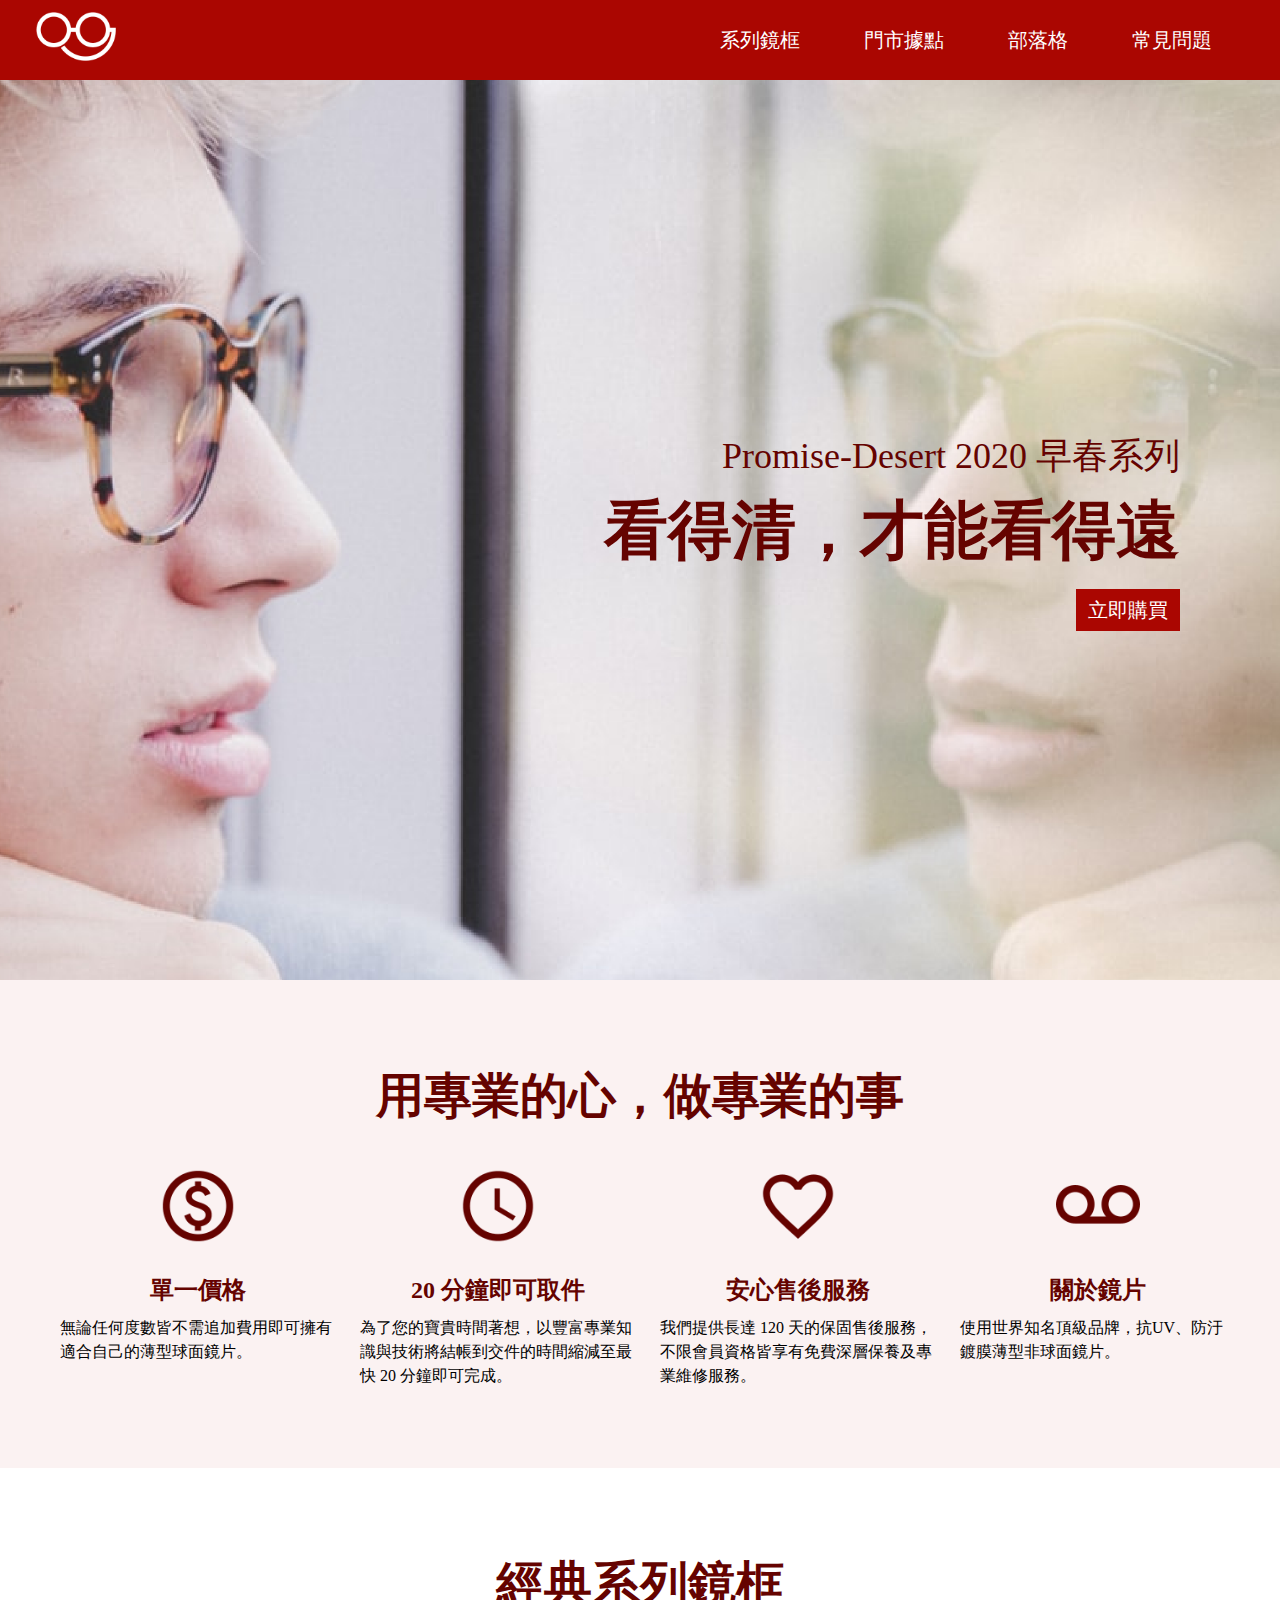
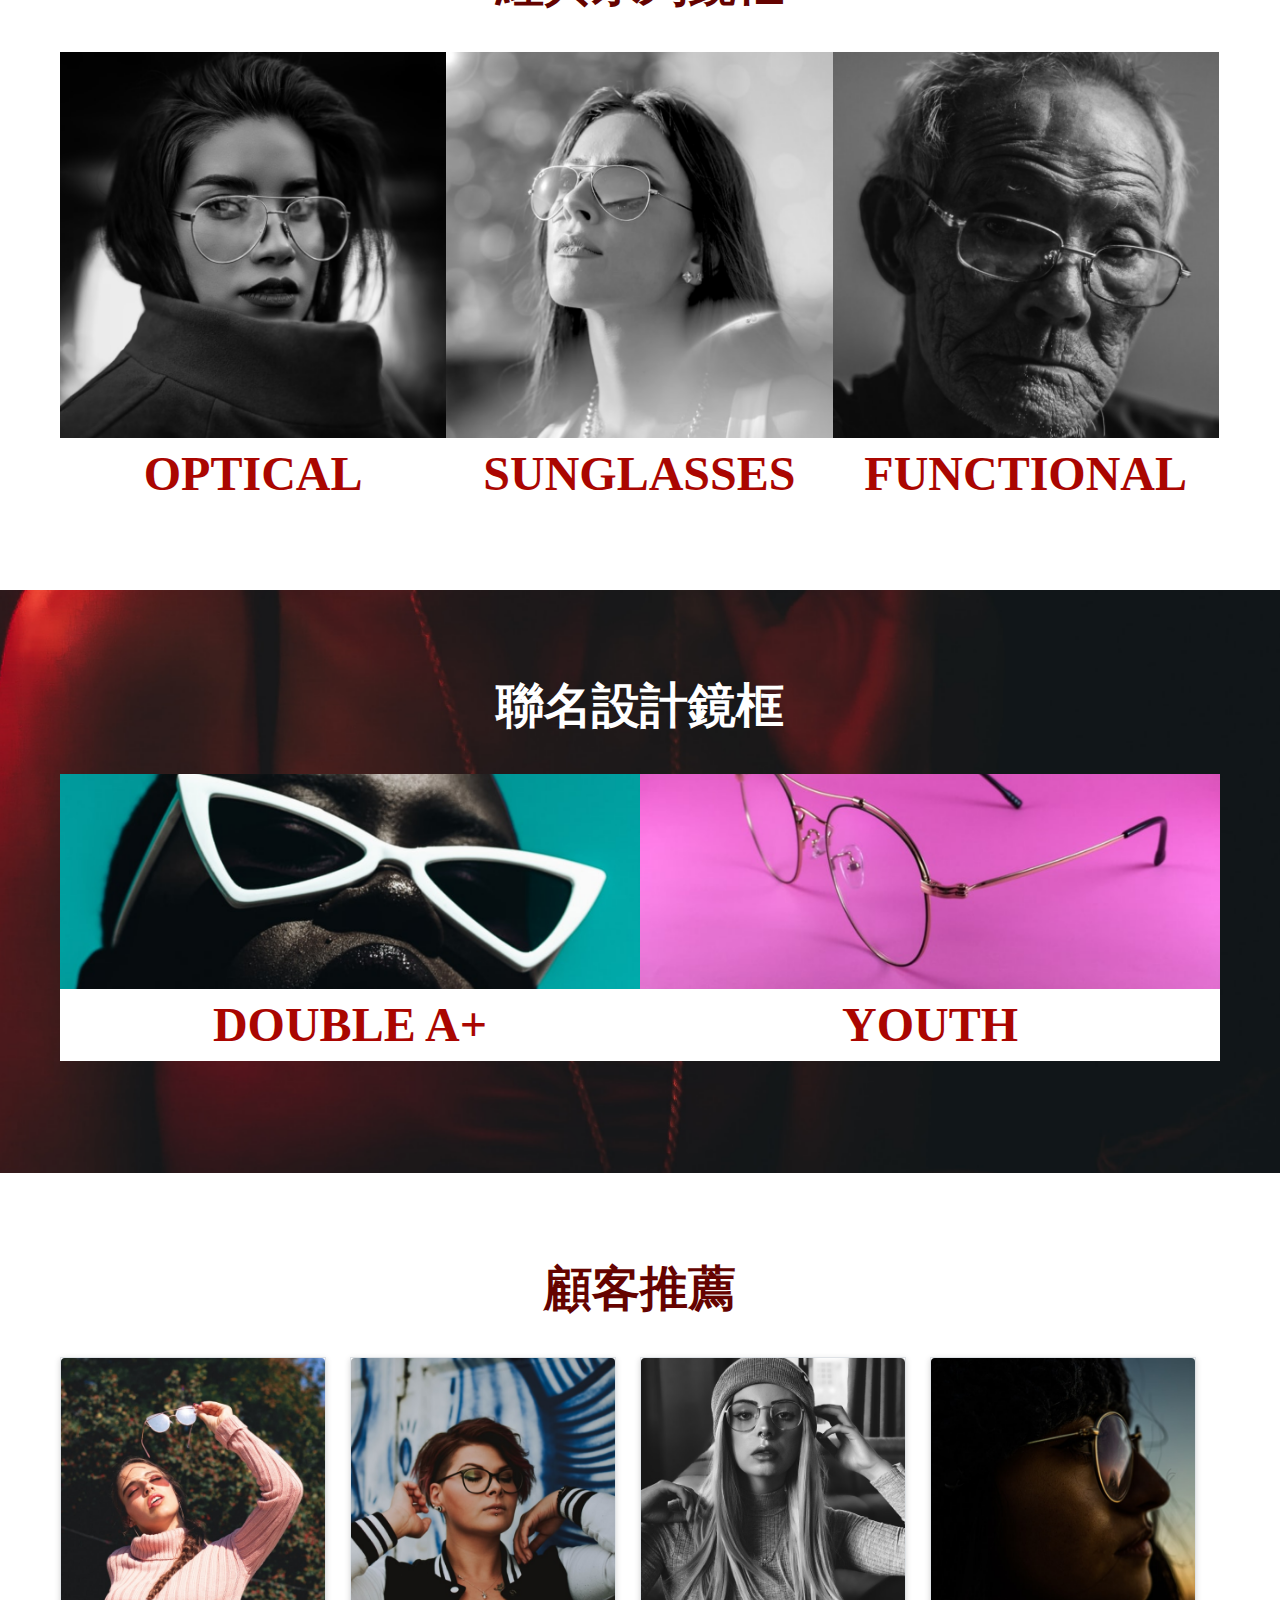
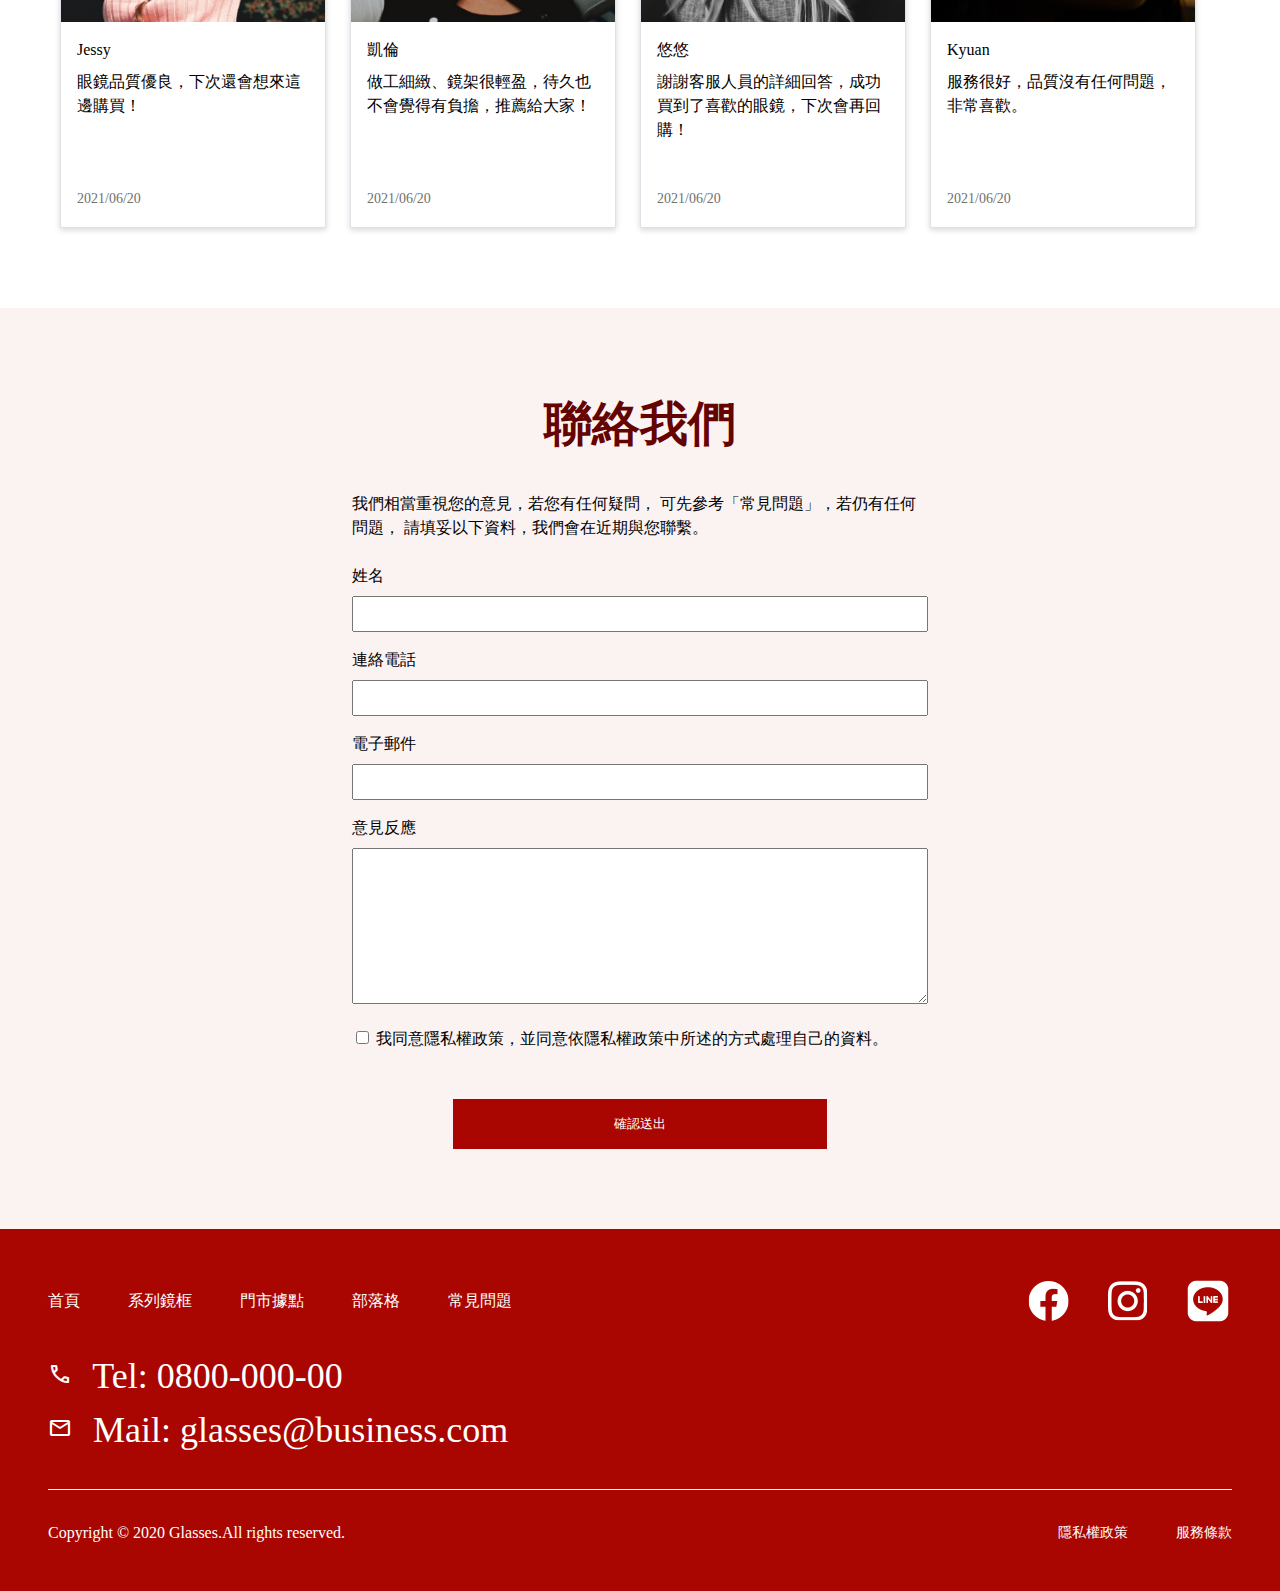
==== index.html @ 94b33955 "Update 2022-07-26T14:55:06.397Z" ====
<!DOCTYPE html>
<html lang="en">
  <head>
    <meta charset="UTF-8" />
    <meta name="viewport" content="width=device-width, initial-scale=1.0" />
    <meta http-equiv="X-UA-Compatible" content="ie=edge" />
    <title>首頁</title>
    <link rel="stylesheet" href="./assets/style/all.css" />
    <link
      rel="stylesheet"
      href="https://fonts.googleapis.com/css2?family=Material+Symbols+Outlined:opsz,wght,FILL,GRAD@48,400,0,0"
    />
  </head>

  <body>
    <header class="header container">
      <div class="logo-container">
        <img src="./assets/images/logo-white.png" alt="logo" class="logo" />
      </div>
      <ul class="header-list container">
        <li class="list-item">
          <a href="./optical.html" class="header-link link">系列鏡框</a>
        </li>
        <li class="list-item">
          <a href="./location.html" class="header-link link">門市據點</a>
        </li>
        <li class="list-item">
          <a href="#" class="header-link link">部落格</a>
        </li>
        <li class="list-item">
          <a href="./question.html" class="header-link link">常見問題</a>
        </li>
      </ul>
    </header>

    
<div class="index-content">
  <div class="banner container">
    <h1 class="index-title mr-10">Promise-Desert 2020 早春系列</h1>
    <p class="slogan mr-10">看得清，才能看得遠</p>
    <button type="button" class="buy mr-10">立即購買</button>
  </div>
  <div class="article art-1 mb-mx light-bg">
    <h2 class="sec-title">用專業的心，做專業的事</h2>
    <ul class="pro-list container">
      <li class="list-item">
        <img src="./assets/images/home-section2-1.png" alt="" class="pro-icon">
        <h3 class="thr-title">單一價格</h3>
        <p class="txt">無論任何度數皆不需追加費用即可擁有適合自己的薄型球面鏡片。</p>
      </li>
      <li class="list-item">
        <img src="./assets/images/home-section2-2.png" alt="" class="pro-icon">
        <h3 class="thr-title">20 分鐘即可取件</h3>
        <p class="txt">為了您的寶貴時間著想，以豐富專業知識與技術將結帳到交件的時間縮減至最快 20 分鐘即可完成。</p>
      </li>
      <li class="list-item">
        <img src="./assets/images/home-section2-3.png" alt="" class="pro-icon">
        <h3 class="thr-title">安心售後服務</h3>
        <p class="txt">我們提供長達 120 天的保固售後服務，不限會員資格皆享有免費深層保養及專業維修服務。</p>
      </li>
      <li class="list-item">
        <img src="./assets/images/home-sectioin2-4.png" alt="" class="pro-icon">
        <h3 class="thr-title">關於鏡片</h3>
        <p class="txt">使用世界知名頂級品牌，抗UV、防汙鍍膜薄型非球面鏡片。</p>
      </li>
    </ul>
  </div>
  <div class="article art-2">
    <h2 class="sec-title">經典系列鏡框</h2>
    <ul class="products-type container">
      <li class="list-item">
        <img src="./assets/images/home-section3-1.png" alt="product" class="product-img">
        <h2 class="sec-title font-main">OPTICAL</h2>
      </li>
      <li class="list-item">
        <img src="./assets/images/home-section3-2.png" alt="product" class="product-img">
        <h2 class="sec-title font-main">SUNGLASSES</h2>
      </li>
      <li class="list-item">
        <img src="./assets/images/home-section3-3.png" alt="product" class="product-img">
        <h2 class="sec-title font-main">FUNCTIONAL</h2>
      </li>
    </ul>
  </div>
  <div class="article art-3 mb-mx">
    <h2 class="sec-title">聯名設計鏡框</h2>
    <div class="join-container">
      <ul class="join-list container">
        <li class="list-item">
          <img src="./assets/images/home-section4-1.png" alt="product" class="join-img">
          <p class="join-name sec-title">DOUBLE A+</p>
        </li>
        <li class="list-item">
          <img src="./assets/images/home-section4-2.png" alt="product" class="join-img">
          <p class="join-name sec-title">YOUTH</p>
        </li>
      </ul>
    </div>
  </div>
  <div class="article art-4 mb-mx">
    <h2 class="sec-title">顧客推薦</h2>
    <ul class="comment-list container">
      <li class="list-item">
        <img src="./assets/images/home-section5-1.png" alt="customer" class="customer-photo">
        <div class="container">
          <div class="contxt">
            <p class="customer-name">Jessy</p>
            <p class="comment">
              眼鏡品質優良，下次還會想來這邊購買！
            </p>
          </div>
          <div class="date">2021/06/20</div>
        </div>
      </li>
      <li class="list-item">
        <img src="./assets/images/home-section5-2.png" alt="customer" class="customer-photo">
        <div class="container">
          <div class="contxt">
            <p class="customer-name">凱倫</p>
            <p class="comment">
              做工細緻、鏡架很輕盈，待久也不會覺得有負擔，推薦給大家！
            </p>
          </div>
          <div class="date">2021/06/20</div>
        </div>
      </li>
      <li class="list-item">
        <img src="./assets/images/home-section5-3.png" alt="customer" class="customer-photo">
        <div class="container">
          <div class="contxt">
            <p class="customer-name">悠悠</p>
            <p class="comment">
              謝謝客服人員的詳細回答，成功買到了喜歡的眼鏡，下次會再回購！
            </p>
          </div>
          <div class="date">2021/06/20</div>
        </div>
      </li>
      <li class="list-item">
        <img src="./assets/images/home-section5-4.png" alt="customer" class="customer-photo">
        <div class="container">
          <div class="contxt">
            <p class="customer-name">Kyuan</p>
            <p class="comment">
              服務很好，品質沒有任何問題，非常喜歡。
            </p>
          </div>
          <div class="date">2021/06/20</div>
        </div>
      </li>
    </ul>
  </div>
  <div class="article contact-us light-bg">
    <h2 class="sec-title">聯絡我們</h2>
    <form action="" class="contact-form">
      <p class="txt">我們相當重視您的意見，若您有任何疑問，
        可先參考「常見問題」，若仍有任何問題，
        請填妥以下資料，我們會在近期與您聯繫。
      </p>
      <p class="contact-item">姓名</p>
      <input type="text" name="name" id="" class="input">
      <p class="contact-item">連絡電話</p>
      <input type="text" name="phone" id="" class="input">
      <p class="contact-item">電子郵件</p>
      <input type="text" name="email" id="" class="input">
      <p class="contact-item">意見反應</p>
      <textarea name="comment" id="" rows="10" class="textarea"></textarea>
      <label class="agree">
        <input type="checkbox" value="confirm" />
        <span>我同意隱私權政策，並同意依隱私權政策中所述的方式處理自己的資料。</span>
      </label>
      <div class="submit-container">
        <button type="submit" class="submit">確認送出</button>
      </div>
    </form>
  </div>
</div>

    <footer class="footer">
      <div class="footer-box">
        <div class="footer-container container">
          <ul class="footer-list container">
            <li class="list-item">
              <a href="./index.html" class="footer-link link">首頁</a>
            </li>
            <li class="list-item">
              <a href="./optical.html" class="footer-link link ml-8">系列鏡框</a>
            </li>
            <li class="list-item">
              <a href="./location.html" class="footer-link link ml-8">門市據點</a>
            </li>
            <li class="list-item">
              <a href="#" class="footer-link link ml-8">部落格</a>
            </li>
            <li class="list-item">
              <a href="./question.html" class="footer-link link ml-8">常見問題</a>
            </li>
          </ul>
          <ul class="footer-icons container">
            <li class="footer-icon">
              <a href="#" class="icon-link"
                ><img
                  src="./assets/images/ic-social-fb.png"
                  alt="facebook icon"
                  class="icon-img"
              /></a>
            </li>
            <li class="footer-icon">
              <a href="#" class="icon-link"
                ><img
                  src="./assets/images/ic_social_ig.png"
                  alt="ig-icon"
                  class="icon-img"
              /></a>
            </li>
            <li class="footer-icon">
              <a href="#" class="icon-link"
                ><img
                  src="./assets/images/ic_social_line.png"
                  alt="line-icon"
                  class="icon-img"
              /></a>
            </li>
          </ul>
        </div>
        <div class="contact-container">
          <p class="contact tel">
            <span class="material-symbols-outlined contact-icon"> call </span>
            Tel: <a href="tel:+0800-000-00" class="link">0800-000-00</a>
          </p>
          <p class="contact mail">
            <span class="material-symbols-outlined contact-icon"> mail </span>
            Mail:
            <a href="mailto: glasses@business.com" class="link"
              >glasses@business.com</a
            >
          </p>
        </div>
      </div>
      <div class="right-container container">
        <p class="copy-right">Copyright © 2020 Glasses.All rights reserved.</p>
        <ul class="privacy-list container">
          <li class="list-item">
            <a href="#" class="footer-link link">隱私權政策</a>
          </li>
          <li class="list-item">
            <a href="#" class="footer-link link">服務條款</a>
          </li>
        </ul>
      </div>
    </footer>
    <script src="./assets/js/vendors.js"></script>
    <script src="./assets/js/all.js"></script>
  </body>
</html>
---- assets/style/all.css ----
/* http://meyerweb.com/eric/tools/css/reset/ 
   v2.0 | 20110126
   License: none (public domain)
*/
html, body, div, span, applet, object, iframe,
h1, h2, h3, h4, h5, h6, p, blockquote, pre,
a, abbr, acronym, address, big, cite, code,
del, dfn, em, img, ins, kbd, q, s, samp,
small, strike, strong, sub, sup, tt, var,
b, u, i, center,
dl, dt, dd, ol, ul, li,
fieldset, form, label, legend,
table, caption, tbody, tfoot, thead, tr, th, td,
article, aside, canvas, details, embed,
figure, figcaption, footer, header, hgroup,
menu, nav, output, ruby, section, summary,
time, mark, audio, video {
  margin: 0;
  padding: 0;
  border: 0;
  font-size: 100%;
  font: inherit;
  vertical-align: baseline; }

/* HTML5 display-role reset for older browsers */
article, aside, details, figcaption, figure,
footer, header, hgroup, menu, nav, section {
  display: block; }

body {
  line-height: 1; }

ol, ul {
  list-style: none; }

blockquote, q {
  quotes: none; }

blockquote:before, blockquote:after,
q:before, q:after {
  content: '';
  content: none; }

table {
  border-collapse: collapse;
  border-spacing: 0; }

*,
*::before,
*::after {
  -webkit-box-sizing: border-box;
          box-sizing: border-box; }

img {
  max-width: 100%;
  height: auto;
  vertical-align: middle; }

.container {
  display: -webkit-box;
  display: -ms-flexbox;
  display: flex; }

.title {
  font-size: 48px;
  line-height: 72px;
  border-left: 8px solid #AA0601;
  margin-top: 96px;
  margin-bottom: 32px;
  padding-left: 16px; }

.title-b {
  font-weight: bold; }

.link {
  text-decoration: none;
  cursor: pointer;
  display: inline-block;
  color: #FFFFFF; }
  .link:hover {
    text-decoration: underline; }

.light-bg {
  background: #FBF2F2; }

.mb-mx {
  margin-bottom: 80px; }

.ml-8 {
  margin-left: 48px; }

.mr-10 {
  margin-right: 100px; }

.header {
  padding: 0 36px;
  background: #AA0601;
  -webkit-box-pack: justify;
      -ms-flex-pack: justify;
          justify-content: space-between; }
  .header .logo-container {
    text-align: center; }
    .header .logo-container .logo {
      width: 80px;
      height: 48.57px;
      margin: 12px 0; }
  .header .header-list {
    color: #FFFFFF;
    -webkit-box-pack: center;
        -ms-flex-pack: center;
            justify-content: center; }
    .header .header-list .list-item .header-link {
      font-size: 20px;
      line-height: 30px;
      color: #FFFFFF;
      padding: 25px 32px; }
      .header .header-list .list-item .header-link:hover {
        background: #000000;
        text-decoration: none; }

.footer {
  background: #AA0601;
  padding: 48px; }
  .footer .footer-box {
    border-bottom: 1px solid #FFFFFF;
    padding-bottom: 32px;
    margin-bottom: 32px; }
    .footer .footer-box .footer-container {
      -webkit-box-pack: justify;
          -ms-flex-pack: justify;
              justify-content: space-between;
      margin-bottom: 24px; }
      .footer .footer-box .footer-container .footer-list {
        -webkit-box-align: center;
            -ms-flex-align: center;
                align-items: center;
        line-height: 24px; }
      .footer .footer-box .footer-container .footer-icons .footer-icon .icon-link .icon-img {
        width: 48px;
        height: 48px;
        margin-left: 32px; }
        .footer .footer-box .footer-container .footer-icons .footer-icon .icon-link .icon-img:hover {
          background: #000000;
          border-radius: 10px; }
    .footer .footer-box .contact-container {
      color: #FFFFFF; }
      .footer .footer-box .contact-container .contact {
        font-size: 36px;
        line-height: 54px; }
        .footer .footer-box .contact-container .contact .contact-icon {
          width: 36px;
          height: 36px;
          vertical-align: middle; }
  .footer .right-container {
    -webkit-box-pack: justify;
        -ms-flex-pack: justify;
            justify-content: space-between;
    color: #FFFFFF;
    line-height: 21px; }
    .footer .right-container .privacy-list {
      width: 174px;
      -webkit-box-pack: justify;
          -ms-flex-pack: justify;
              justify-content: space-between;
      font-size: 14px; }

.index-content .banner {
  background-image: url(../images/home-header.png);
  background-repeat: no-repeat;
  background-position: center;
  background-size: cover;
  height: 100vh;
  -webkit-box-orient: vertical;
  -webkit-box-direction: normal;
      -ms-flex-direction: column;
          flex-direction: column;
  -webkit-box-pack: center;
      -ms-flex-pack: center;
          justify-content: center;
  -webkit-box-align: end;
      -ms-flex-align: end;
          align-items: end;
  color: #650300; }
  .index-content .banner .index-title {
    font-size: 36px;
    line-height: 54px; }
  .index-content .banner .slogan {
    font-size: 64px;
    line-height: 96px;
    margin-bottom: 10px;
    font-weight: bold; }
  .index-content .banner .buy {
    font-size: 20px;
    line-height: 30px;
    background: #AA0601;
    color: #FFFFFF;
    border: none;
    padding: 6px 12px; }
    .index-content .banner .buy:hover {
      background-color: #000000;
      cursor: pointer; }

.index-content .article .sec-title {
  font-size: 48px;
  line-height: 72px;
  text-align: center;
  margin-bottom: 32px;
  color: #650300;
  font-weight: bold; }

.index-content .art-1 {
  padding: 80px 0; }
  .index-content .art-1 .pro-list {
    max-width: 1200px;
    margin: 0 auto;
    padding: 0 20px; }
    .index-content .art-1 .pro-list .list-item {
      text-align: center;
      margin-right: 24px; }
      .index-content .art-1 .pro-list .list-item .pro-icon {
        width: 83.83px;
        height: 83.83px;
        margin-bottom: 24px; }
      .index-content .art-1 .pro-list .list-item .thr-title {
        font-size: 24px;
        line-height: 36px;
        margin-bottom: 8px;
        color: #650300;
        font-weight: bold; }
      .index-content .art-1 .pro-list .list-item .txt {
        font-size: 16px;
        line-height: 24px;
        text-align: left;
        width: 276px; }

.index-content .art-2 {
  max-width: 1200px;
  margin: 0 auto;
  padding: 0 20px; }
  .index-content .art-2 .products-type .list-item {
    width: 33.3%; }
    .index-content .art-2 .products-type .list-item .font-main {
      color: #AA0601;
      margin-bottom: 80px; }

.index-content .art-3 {
  background-image: url(../images/index-bg.png);
  background-repeat: no-repeat;
  background-position: center;
  background-size: cover;
  padding: 80px 0; }
  .index-content .art-3 .sec-title {
    color: #FFFFFF; }
  .index-content .art-3 .join-container {
    max-width: 1200px;
    margin: 0 auto;
    padding: 0 20px; }
    .index-content .art-3 .join-container .join-list .list-item .join-name {
      background: #FFFFFF;
      color: #AA0601;
      text-align: center; }

.index-content .art-4 .comment-list {
  max-width: 1200px;
  margin: 0 auto;
  padding: 0 20px; }
  .index-content .art-4 .comment-list .list-item {
    border: 1px solid #DEE2E6;
    -webkit-box-shadow: 0px 2px 6px #00000029;
            box-shadow: 0px 2px 6px #00000029;
    margin-right: 24px; }
    .index-content .art-4 .comment-list .list-item .container {
      -webkit-box-orient: vertical;
      -webkit-box-direction: normal;
          -ms-flex-direction: column;
              flex-direction: column;
      -webkit-box-pack: justify;
          -ms-flex-pack: justify;
              justify-content: space-between;
      height: 205px;
      padding: 16px;
      font-size: 16px;
      line-height: 24px; }
      .index-content .art-4 .comment-list .list-item .container .contxt .customer-name {
        margin-bottom: 8px; }
      .index-content .art-4 .comment-list .list-item .container .date {
        font-size: 14px;
        line-height: 21x;
        color: #707070; }

.index-content .contact-us {
  padding: 80px 0; }
  .index-content .contact-us .contact-form {
    width: 45%;
    margin: 0 auto;
    font-size: 16px;
    line-height: 24px; }
    .index-content .contact-us .contact-form .txt {
      margin-bottom: 24px; }
    .index-content .contact-us .contact-form .contact-item {
      margin-bottom: 8px; }
    .index-content .contact-us .contact-form .input {
      width: 100%;
      height: 36px;
      margin-bottom: 16px; }
    .index-content .contact-us .contact-form .textarea {
      width: 100%;
      margin-bottom: 16px; }
    .index-content .contact-us .contact-form .agree {
      display: block;
      margin-bottom: 48px; }
    .index-content .contact-us .contact-form .submit-container {
      width: 65%;
      margin: 0 auto; }
      .index-content .contact-us .contact-form .submit-container .submit {
        width: 100%;
        padding: 16px 0;
        background: #AA0601;
        color: #FFFFFF;
        border: none; }
        .index-content .contact-us .contact-form .submit-container .submit:hover {
          background: #000000;
          cursor: pointer; }

.products-content .products-nav {
  max-width: 1200px;
  margin: 0 auto;
  padding: 0 20px; }
  .products-content .products-nav .list-item {
    border: 1px solid #DCDCDC;
    width: 33.3%;
    height: 96px; }
    .products-content .products-nav .list-item:hover {
      border-bottom: 8px solid #AA0601; }
    .products-content .products-nav .list-item .link {
      color: #000000;
      text-decoration: none;
      font-weight: bold;
      padding: 24px 0;
      width: 100%;
      text-align: center;
      font-size: 32px;
      line-height: 48px; }

.products-content .products-banner {
  margin-bottom: 80px; }
  .products-content .products-banner .banner-img {
    width: 50%; }

.products-content .products-title {
  text-align: center;
  font-size: 42px;
  line-height: 63px;
  margin-bottom: 32px; }
  .products-content .products-title .title-span {
    font-size: 32px;
    line-height: 48px; }

.products-content .products-list {
  max-width: 1200px;
  margin: 0 auto;
  padding: 0 20px;
  -ms-flex-wrap: wrap;
      flex-wrap: wrap;
  -webkit-box-pack: space-evenly;
      -ms-flex-pack: space-evenly;
          justify-content: space-evenly; }
  .products-content .products-list .product-img {
    width: 282px; }
  .products-content .products-list .container {
    -webkit-box-pack: justify;
        -ms-flex-pack: justify;
            justify-content: space-between;
    font-size: 24px;
    line-height: 36px; }
    .products-content .products-list .container .price {
      color: #AA0601;
      font-weight: bold; }
  .products-content .products-list .color-list {
    width: 56px;
    margin-bottom: 80px; }
    .products-content .products-list .color-list .list-item {
      width: 24px;
      height: 24px; }
      .products-content .products-list .color-list .list-item:nth-child(1) {
        background: #5F3E2D; }
      .products-content .products-list .color-list .list-item:nth-child(2) {
        background: #B75929; }

.products-content .page-list {
  -webkit-box-pack: center;
      -ms-flex-pack: center;
          justify-content: center;
  margin-bottom: 80px; }
  .products-content .page-list .list-item {
    border: 1px solid #555555;
    font-size: 19px;
    line-height: 26px; }
    .products-content .page-list .list-item .link {
      color: #000000;
      padding: 12px 15px;
      text-decoration: none; }
      .products-content .page-list .list-item .link:hover {
        color: #FFFFFF;
        background: #000000; }

.products-content .glasses-list .product .product-img {
  width: 384px; }

.location-content {
  max-width: 1200px;
  margin: 0 auto;
  padding: 0 20px; }
  .location-content .search-box {
    font-size: 24px;
    line-height: 36px;
    margin-bottom: 40px; }
    .location-content .search-box .pick {
      margin-right: 16px; }
    .location-content .search-box .store-choice {
      border: 1px solid #CED4DA;
      width: 304px;
      height: 38px; }
  .location-content .location-list {
    -ms-flex-wrap: wrap;
        flex-wrap: wrap;
    margin-bottom: 32px; }
    .location-content .location-list .list-item {
      margin-bottom: 48px;
      margin-right: 24px;
      width: 360px; }
      .location-content .location-list .list-item .store-img {
        height: 224px; }
      .location-content .location-list .list-item .sec-title {
        font-size: 24px;
        line-height: 36px;
        padding: 8px 24px;
        border: 1px solid #00000020; }
      .location-content .location-list .list-item .info-list {
        font-size: 20px;
        line-height: 30px;
        padding: 16px 24px 8px;
        border: 1px solid #00000020; }
        .location-content .location-list .list-item .info-list .info-icons {
          width: 18px; }
          .location-content .location-list .list-item .info-list .info-icons .info-icon {
            display: block;
            width: 18px;
            height: 18px;
            margin-bottom: 15px; }
        .location-content .location-list .list-item .info-list .info-txts {
          margin-left: 12px; }
      .location-content .location-list .list-item .more-info {
        background: #000000;
        color: #FFFFFF;
        text-align: center;
        padding: 16px 0; }
        .location-content .location-list .list-item .more-info:hover {
          background: #AA0601;
          cursor: pointer; }

.question-content {
  max-width: 1200px;
  margin: 0 auto;
  padding: 0 20px; }
  .question-content .sec-title {
    font-size: 24px;
    line-height: 36px;
    margin-bottom: 24px; }
  .question-content .question-list {
    margin-bottom: 80px; }
    .question-content .question-list .list-item {
      margin-bottom: 32px; }
      .question-content .question-list .list-item .thr-title {
        font-size: 20px;
        line-height: 30px;
        margin-bottom: 8px; }
      .question-content .question-list .list-item .txt {
        font-size: 16px;
        line-height: 24px;
        width: 71.3%; }

@media (max-width: 1193px) {
  .location-content {
    max-width: 800px; }
    .location-content .location-list {
      -webkit-box-pack: justify;
          -ms-flex-pack: justify;
              justify-content: space-between; }
      .location-content .location-list .list-item {
        width: 336px; } }

@media (max-width: 992px) {
  .mr-10 {
    margin-right: 10px; }
  .footer .footer-box .footer-container .footer-icons .footer-icon .icon-link .icon-img {
    width: 40px;
    height: 40px;
    margin-left: 16px; }
  .index-content .banner {
    background-image: url(../images/home-header-sm.png);
    height: 787px; }
  .index-content .art-1 .pro-list {
    -ms-flex-wrap: wrap;
        flex-wrap: wrap;
    -webkit-box-pack: center;
        -ms-flex-pack: center;
            justify-content: center; }
    .index-content .art-1 .pro-list .list-item {
      margin-bottom: 20px; }
  .index-content .art-2 .products-type {
    -webkit-box-orient: vertical;
    -webkit-box-direction: normal;
        -ms-flex-direction: column;
            flex-direction: column;
    -webkit-box-align: center;
        -ms-flex-align: center;
            align-items: center; }
    .index-content .art-2 .products-type .list-item {
      width: 336px; }
      .index-content .art-2 .products-type .list-item .font-main {
        margin-bottom: 24px; }
  .index-content .art-3 .join-container .join-list {
    -webkit-box-orient: vertical;
    -webkit-box-direction: normal;
        -ms-flex-direction: column;
            flex-direction: column;
    -webkit-box-align: center;
        -ms-flex-align: center;
            align-items: center; }
  .index-content .art-4 .comment-list {
    -ms-flex-wrap: wrap;
        flex-wrap: wrap;
    -webkit-box-pack: center;
        -ms-flex-pack: center;
            justify-content: center; }
    .index-content .art-4 .comment-list .list-item {
      width: 336px;
      margin-bottom: 24px; }
  .index-content .contact-us .contact-form {
    width: 75%; }
  .products-content .products-nav .list-item {
    height: 68px; }
    .products-content .products-nav .list-item .link {
      padding: 16px 48px;
      font-size: 24px;
      line-height: 36px; }
  .products-content .glasses-list .product .product-img {
    width: 336px;
    height: 224px; }
  .question-content .question-list .list-item .txt {
    width: 92%; } }

@media (max-width: 767px) {
  .title {
    font-size: 24px;
    line-height: 36px;
    margin-top: 40px;
    margin-bottom: 24px; }
  .ml-8 {
    margin-left: 8px; }
  .header {
    padding: 0;
    -webkit-box-orient: vertical;
    -webkit-box-direction: normal;
        -ms-flex-direction: column;
            flex-direction: column; }
    .header .header-list {
      -ms-flex-wrap: wrap;
          flex-wrap: wrap; }
      .header .header-list .list-item {
        width: 50%;
        text-align: center;
        border: 1px solid #FFFFFF; }
        .header .header-list .list-item .header-link {
          width: 100%;
          text-align: center;
          font-size: 16px;
          line-height: 24px; }
  .footer {
    padding: 24px; }
    .footer .footer-box {
      padding-bottom: 24px;
      margin-bottom: 16px;
      display: -webkit-box;
      display: -ms-flexbox;
      display: flex;
      -webkit-box-orient: horizontal;
      -webkit-box-direction: reverse;
          -ms-flex-direction: row-reverse;
              flex-direction: row-reverse;
      -webkit-box-pack: justify;
          -ms-flex-pack: justify;
              justify-content: space-between; }
      .footer .footer-box .footer-container .footer-list {
        display: none; }
      .footer .footer-box .footer-container .footer-icons .footer-icon .icon-link .icon-img {
        width: 24px;
        height: 24px;
        margin-left: 8px; }
      .footer .footer-box .contact-container .contact {
        font-size: 16px;
        line-height: 24px;
        margin-bottom: 8px; }
        .footer .footer-box .contact-container .contact .contact-icon {
          width: 24px;
          height: 24px;
          margin-right: 10px; }
  .right-container {
    -webkit-box-orient: vertical;
    -webkit-box-direction: normal;
        -ms-flex-direction: column;
            flex-direction: column;
    font-size: 16px;
    line-height: 24px; }
    .right-container .copy-right {
      margin-bottom: 8px; }
    .right-container .privacy-list {
      -webkit-box-orient: vertical;
      -webkit-box-direction: normal;
          -ms-flex-direction: column;
              flex-direction: column; }
      .right-container .privacy-list .list-item {
        margin-bottom: 8px; }
  .index-content .banner {
    height: 396px; }
    .index-content .banner .index-title {
      font-size: 16px;
      line-height: 24px; }
    .index-content .banner .slogan {
      font-size: 24px;
      line-height: 36px; }
  .index-content .article .sec-title {
    font-size: 24px;
    line-height: 36px; }
  .index-content .art-2 .products-type .list-item .font-main {
    font-size: 48px;
    line-height: 72px;
    margin-bottom: 24px; }
  .index-content .art-3 .join-container .join-list .list-item .join-name {
    font-size: 48px;
    line-height: 72px; }
  .index-content .contact-us .contact-form {
    width: 90%; }
  .products-content .products-nav .list-item {
    height: 56px; }
    .products-content .products-nav .list-item .link {
      padding: 16px 12px;
      font-size: 16px;
      line-height: 24px; }
  .products-content .products-banner {
    margin-bottom: 40px; }
  .products-content .products-title {
    text-align: center;
    font-size: 24px;
    line-height: 36px;
    margin-bottom: 24px; }
    .products-content .products-title .title-span {
      font-size: 24px;
      line-height: 36px; }
  .products-content .products-list {
    margin-bottom: 40px; }
    .products-content .products-list .color-list {
      margin-bottom: 24px; }
  .products-content .page-list {
    margin-bottom: 64px; }
    .products-content .page-list .list-item {
      font-size: 16px;
      line-height: 21px; }
  .location-content {
    max-width: 348px;
    padding: 0 12px; }
    .location-content .search-box {
      width: 100%; }
      .location-content .search-box .pick {
        font-size: 16px;
        line-height: 24px;
        margin-right: 8px;
        width: 20%;
        padding-top: 5px; }
      .location-content .search-box .store-choice {
        width: 70%; }
    .location-content .location-list {
      -webkit-box-pack: center;
          -ms-flex-pack: center;
              justify-content: center; }
      .location-content .location-list .list-item {
        width: 348px;
        margin-bottom: 24px; }
  .question-content .question-list .list-item .txt {
    width: 95%; } }

/*# sourceMappingURL=all.css.map */
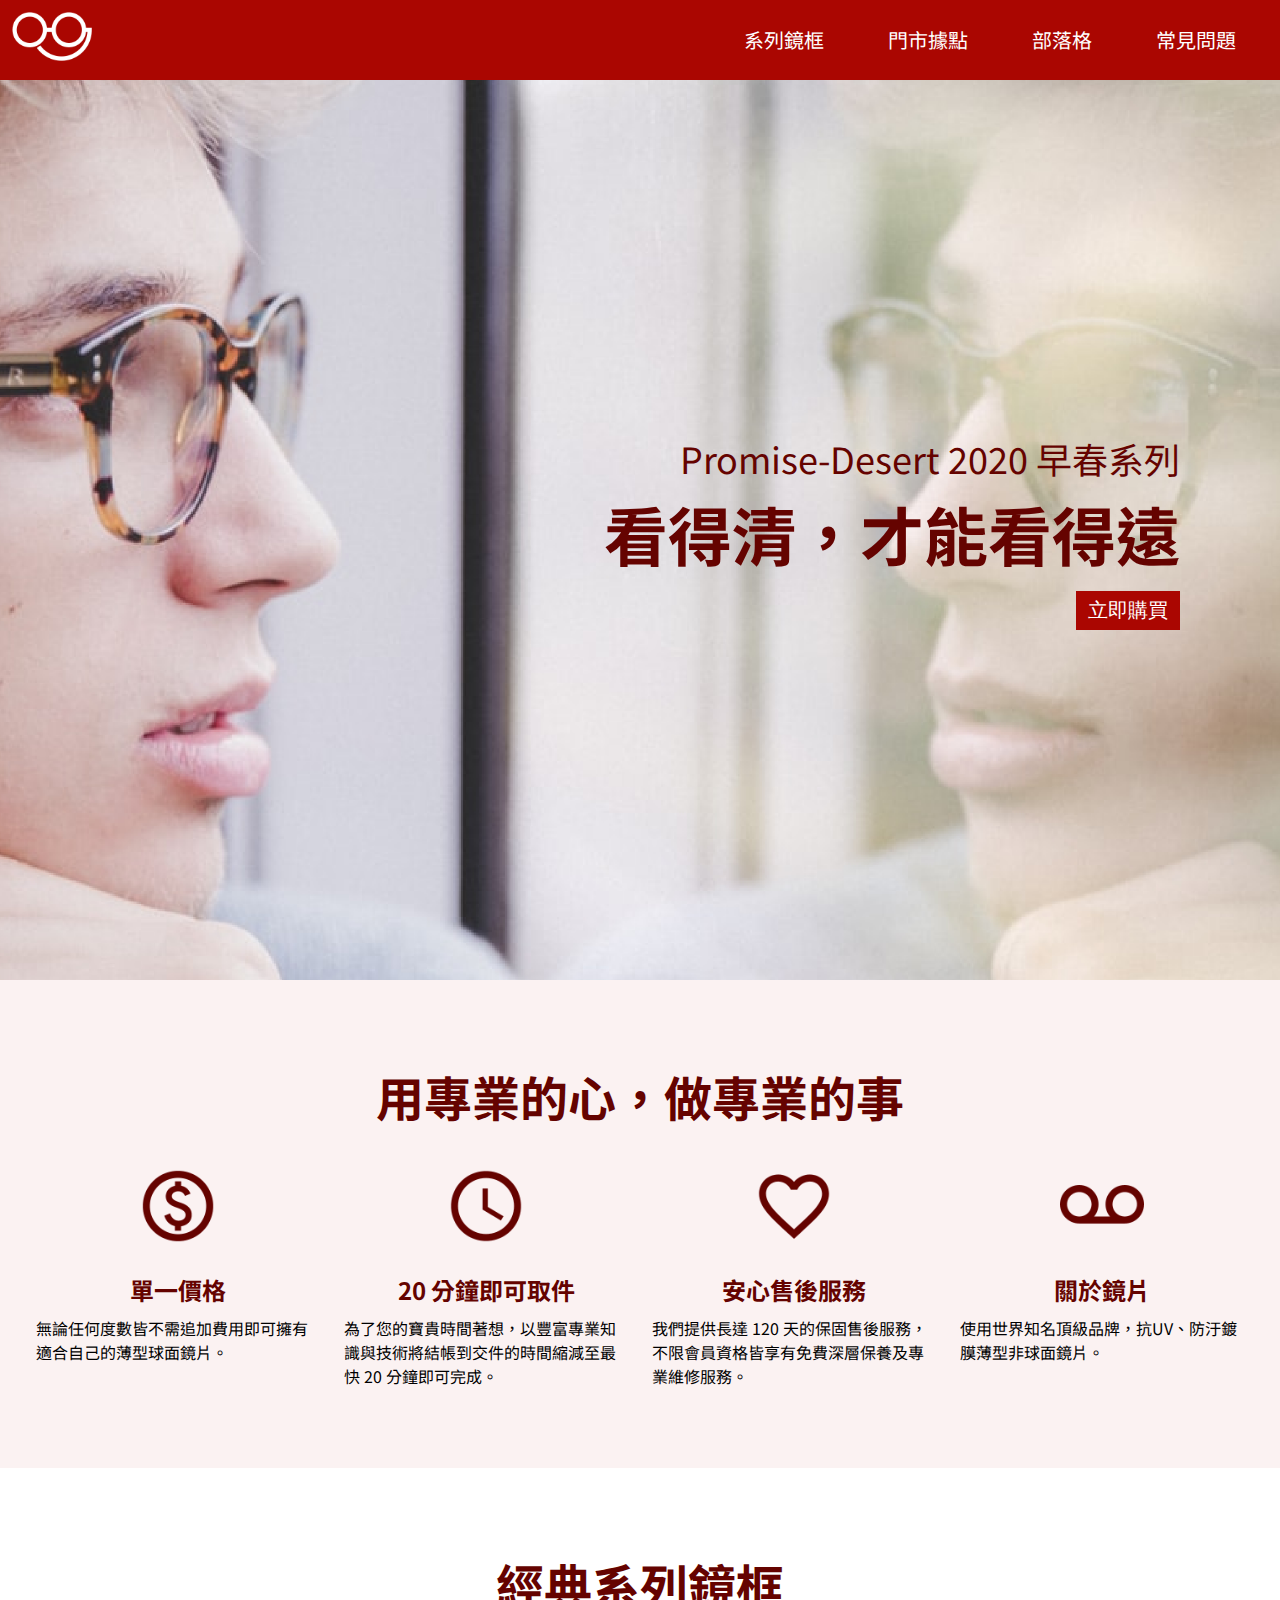
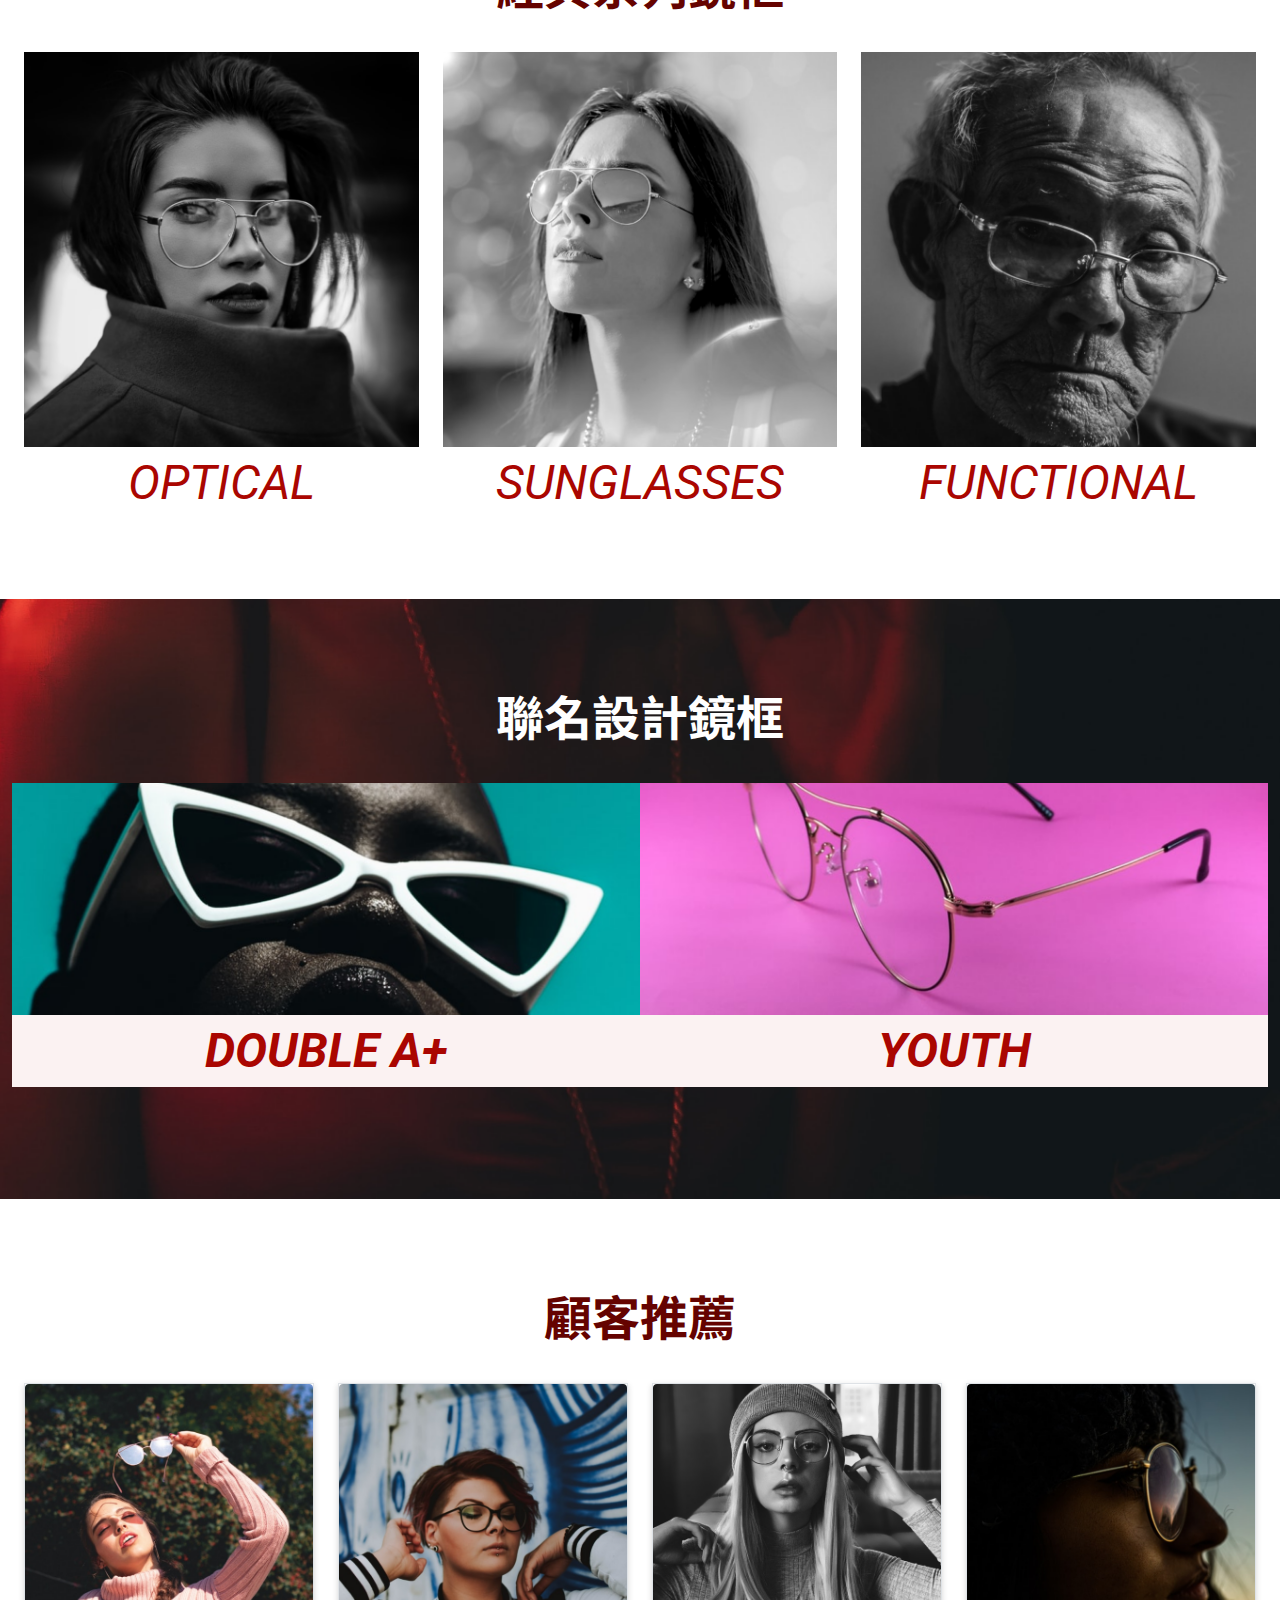
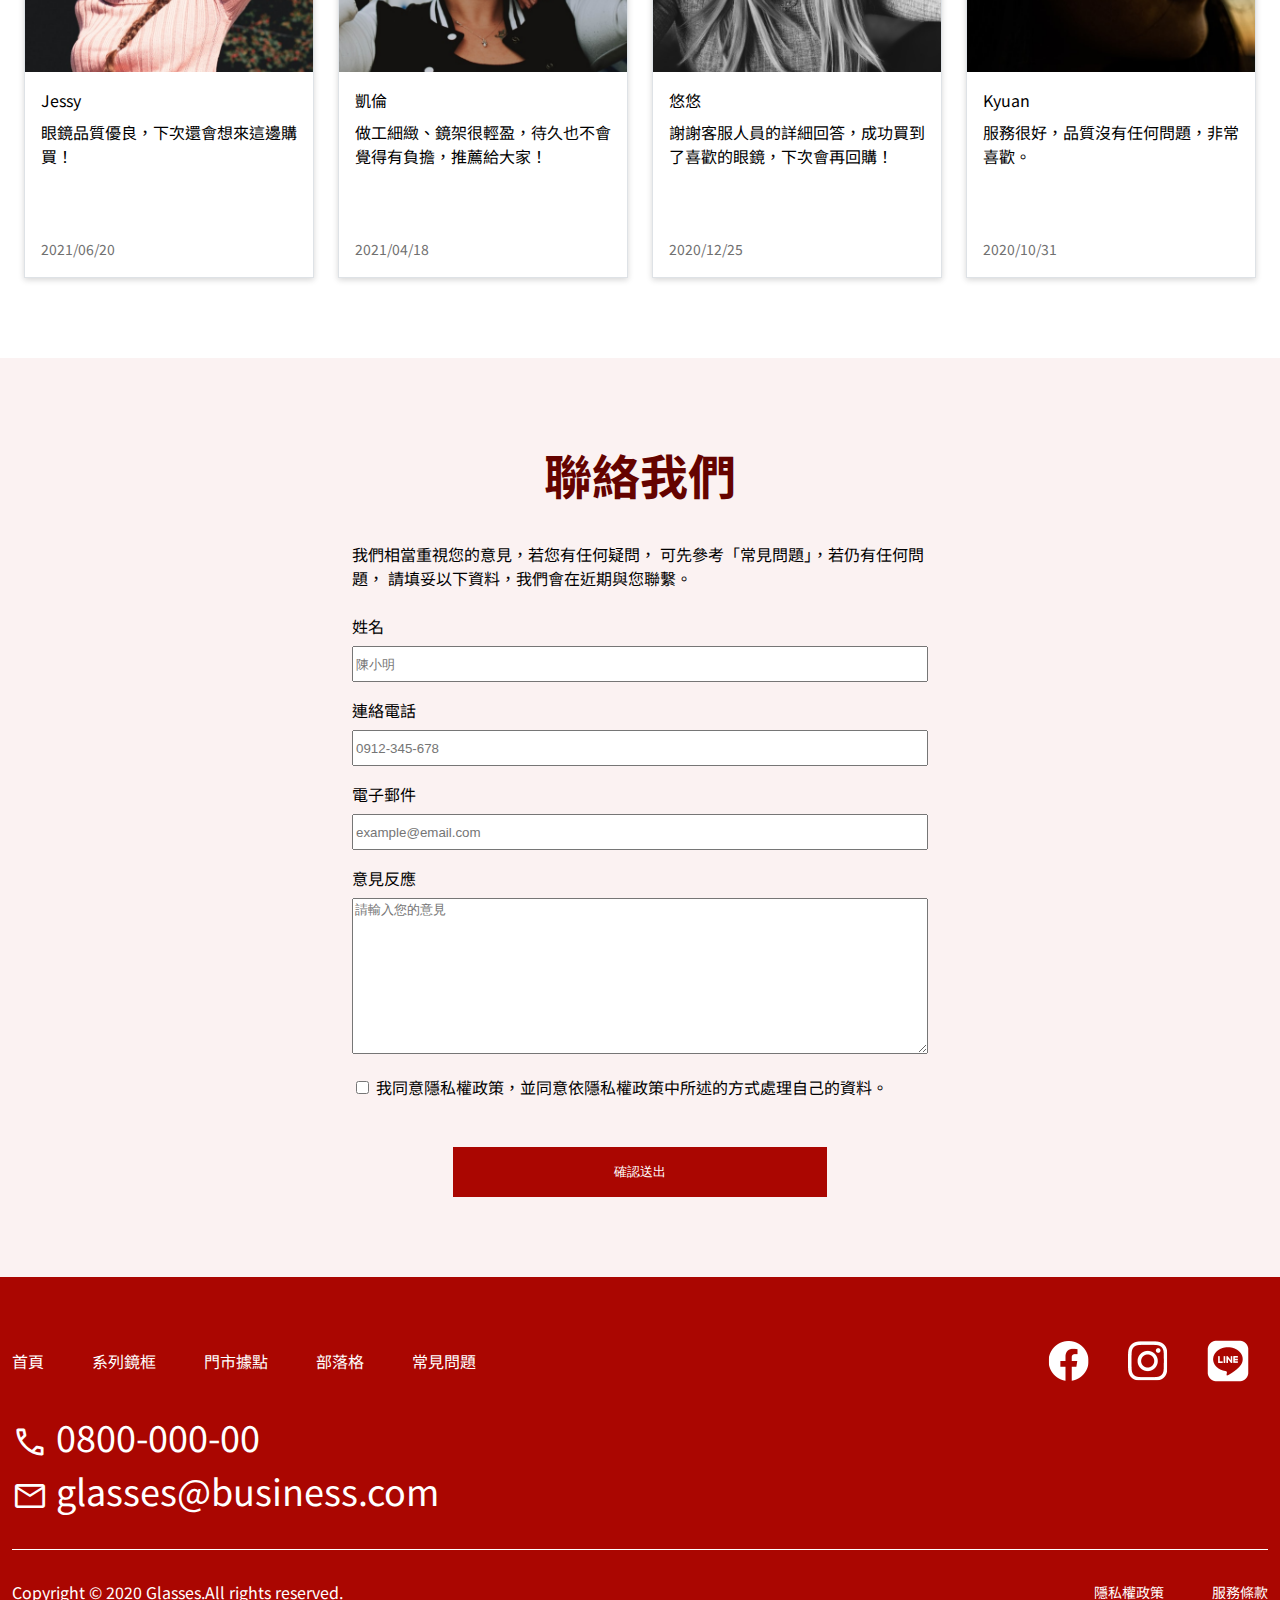
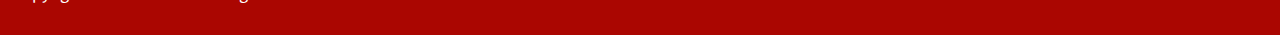
==== commit f790ff73: "Update 2022-08-02T11:19:56.691Z" ====
--- a/index.html
+++ b/index.html
@@ -13,96 +13,100 @@
   </head>
 
   <body>
-    <header class="header container">
-      <div class="logo-container">
-        <img src="./assets/images/logo-white.png" alt="logo" class="logo" />
+    <header class="bg-main">
+      <div class="header-container d-flex container">
+        <div class="logo-container">
+          <a href="./index.html" class="logo-link">
+            <img src="./assets/images/logo-white.png" alt="logo" class="logo" />
+          </a>
+        </div>
+        <ul class="header-list d-flex">
+          <li class="list-item">
+            <a href="./optical.html" class="header-link link">系列鏡框</a>
+          </li>
+          <li class="list-item">
+            <a href="./location.html" class="header-link link">門市據點</a>
+          </li>
+          <li class="list-item">
+            <a href="./blog.html" class="header-link link">部落格</a>
+          </li>
+          <li class="list-item">
+            <a href="./question.html" class="header-link link">常見問題</a>
+          </li>
+        </ul>
       </div>
-      <ul class="header-list container">
-        <li class="list-item">
-          <a href="./optical.html" class="header-link link">系列鏡框</a>
-        </li>
-        <li class="list-item">
-          <a href="./location.html" class="header-link link">門市據點</a>
-        </li>
-        <li class="list-item">
-          <a href="#" class="header-link link">部落格</a>
-        </li>
-        <li class="list-item">
-          <a href="./question.html" class="header-link link">常見問題</a>
-        </li>
-      </ul>
     </header>
 
     
 <div class="index-content">
-  <div class="banner container">
+  <div class="banner d-flex">
     <h1 class="index-title mr-10">Promise-Desert 2020 早春系列</h1>
-    <p class="slogan mr-10">看得清，才能看得遠</p>
-    <button type="button" class="buy mr-10">立即購買</button>
-  </div>
-  <div class="article art-1 mb-mx light-bg">
+    <p class="slogan mr-10 title-b">看得清，才能看得遠</p>
+    <button type="button" class="buy mr-10 btn">立即購買</button>
+  </div>
+  <div class="article art-1 mb-10 light-bg">
     <h2 class="sec-title">用專業的心，做專業的事</h2>
-    <ul class="pro-list container">
-      <li class="list-item">
-        <img src="./assets/images/home-section2-1.png" alt="" class="pro-icon">
-        <h3 class="thr-title">單一價格</h3>
+    <ul class="pro-list container d-flex">
+      <li class="list-item">
+        <img src="./assets/images/home-section2-1.png" alt="" class="pro-icon mb-3">
+        <h3 class="thr-title mb-1">單一價格</h3>
         <p class="txt">無論任何度數皆不需追加費用即可擁有適合自己的薄型球面鏡片。</p>
       </li>
       <li class="list-item">
-        <img src="./assets/images/home-section2-2.png" alt="" class="pro-icon">
-        <h3 class="thr-title">20 分鐘即可取件</h3>
+        <img src="./assets/images/home-section2-2.png" alt="" class="pro-icon mb-3">
+        <h3 class="thr-title mb-1">20 分鐘即可取件</h3>
         <p class="txt">為了您的寶貴時間著想，以豐富專業知識與技術將結帳到交件的時間縮減至最快 20 分鐘即可完成。</p>
       </li>
       <li class="list-item">
-        <img src="./assets/images/home-section2-3.png" alt="" class="pro-icon">
-        <h3 class="thr-title">安心售後服務</h3>
+        <img src="./assets/images/home-section2-3.png" alt="" class="pro-icon mb-3">
+        <h3 class="thr-title mb-1">安心售後服務</h3>
         <p class="txt">我們提供長達 120 天的保固售後服務，不限會員資格皆享有免費深層保養及專業維修服務。</p>
       </li>
       <li class="list-item">
-        <img src="./assets/images/home-sectioin2-4.png" alt="" class="pro-icon">
-        <h3 class="thr-title">關於鏡片</h3>
+        <img src="./assets/images/home-sectioin2-4.png" alt="" class="pro-icon mb-3">
+        <h3 class="thr-title mb-1">關於鏡片</h3>
         <p class="txt">使用世界知名頂級品牌，抗UV、防汙鍍膜薄型非球面鏡片。</p>
       </li>
     </ul>
   </div>
   <div class="article art-2">
     <h2 class="sec-title">經典系列鏡框</h2>
-    <ul class="products-type container">
+    <ul class="products-type container d-flex mb-10">
       <li class="list-item">
         <img src="./assets/images/home-section3-1.png" alt="product" class="product-img">
-        <h2 class="sec-title font-main">OPTICAL</h2>
+        <p class="font-main special-font">OPTICAL</p>
       </li>
       <li class="list-item">
         <img src="./assets/images/home-section3-2.png" alt="product" class="product-img">
-        <h2 class="sec-title font-main">SUNGLASSES</h2>
+        <p class="font-main special-font">SUNGLASSES</p>
       </li>
       <li class="list-item">
         <img src="./assets/images/home-section3-3.png" alt="product" class="product-img">
-        <h2 class="sec-title font-main">FUNCTIONAL</h2>
+        <p class="font-main special-font">FUNCTIONAL</p>
       </li>
     </ul>
   </div>
-  <div class="article art-3 mb-mx">
+  <div class="article art-3 mb-10">
     <h2 class="sec-title">聯名設計鏡框</h2>
-    <div class="join-container">
-      <ul class="join-list container">
+    <div class="join-container container">
+      <ul class="join-list d-flex">
         <li class="list-item">
           <img src="./assets/images/home-section4-1.png" alt="product" class="join-img">
-          <p class="join-name sec-title">DOUBLE A+</p>
+          <p class="join-name light-bg sec-title special-font">DOUBLE A+</p>
         </li>
         <li class="list-item">
           <img src="./assets/images/home-section4-2.png" alt="product" class="join-img">
-          <p class="join-name sec-title">YOUTH</p>
+          <p class="join-name light-bg sec-title special-font">YOUTH</p>
         </li>
       </ul>
     </div>
   </div>
-  <div class="article art-4 mb-mx">
+  <div class="article art-4 mb-10">
     <h2 class="sec-title">顧客推薦</h2>
-    <ul class="comment-list container">
+    <ul class="comment-list container d-flex">
       <li class="list-item">
         <img src="./assets/images/home-section5-1.png" alt="customer" class="customer-photo">
-        <div class="container">
+        <div class="d-flex">
           <div class="contxt">
             <p class="customer-name">Jessy</p>
             <p class="comment">
@@ -114,139 +118,148 @@
       </li>
       <li class="list-item">
         <img src="./assets/images/home-section5-2.png" alt="customer" class="customer-photo">
-        <div class="container">
+        <div class="d-flex">
           <div class="contxt">
             <p class="customer-name">凱倫</p>
             <p class="comment">
               做工細緻、鏡架很輕盈，待久也不會覺得有負擔，推薦給大家！
             </p>
           </div>
-          <div class="date">2021/06/20</div>
+          <div class="date">2021/04/18</div>
         </div>
       </li>
       <li class="list-item">
         <img src="./assets/images/home-section5-3.png" alt="customer" class="customer-photo">
-        <div class="container">
+        <div class="d-flex">
           <div class="contxt">
             <p class="customer-name">悠悠</p>
             <p class="comment">
               謝謝客服人員的詳細回答，成功買到了喜歡的眼鏡，下次會再回購！
             </p>
           </div>
-          <div class="date">2021/06/20</div>
+          <div class="date">2020/12/25</div>
         </div>
       </li>
       <li class="list-item">
         <img src="./assets/images/home-section5-4.png" alt="customer" class="customer-photo">
-        <div class="container">
+        <div class="d-flex">
           <div class="contxt">
             <p class="customer-name">Kyuan</p>
             <p class="comment">
               服務很好，品質沒有任何問題，非常喜歡。
             </p>
           </div>
-          <div class="date">2021/06/20</div>
+          <div class="date">2020/10/31</div>
         </div>
       </li>
     </ul>
   </div>
   <div class="article contact-us light-bg">
     <h2 class="sec-title">聯絡我們</h2>
-    <form action="" class="contact-form">
-      <p class="txt">我們相當重視您的意見，若您有任何疑問，
+    <form class="contact-form">
+      <p class="txt mb-3">我們相當重視您的意見，若您有任何疑問，
         可先參考「常見問題」，若仍有任何問題，
         請填妥以下資料，我們會在近期與您聯繫。
       </p>
-      <p class="contact-item">姓名</p>
-      <input type="text" name="name" id="" class="input">
-      <p class="contact-item">連絡電話</p>
-      <input type="text" name="phone" id="" class="input">
-      <p class="contact-item">電子郵件</p>
-      <input type="text" name="email" id="" class="input">
-      <p class="contact-item">意見反應</p>
-      <textarea name="comment" id="" rows="10" class="textarea"></textarea>
-      <label class="agree">
+      <label for="name" class="contact-item mb-1">姓名</label>
+      <input type="text" name="name" id="name" class="input mb-2" placeholder="陳小明">
+      <label for="phone" class="contact-item mb-1">連絡電話</label>
+      <input type="tel" name="phone" id="phone" class="input mb-2" placeholder="0912-345-678">
+      <label for="email" class="contact-item mb-1">電子郵件</label>
+      <input type="email" name="email" id="email" class="input mb-2" placeholder="example@email.com">
+      <label for="comment" class="contact-item mb-1">意見反應</label>
+      <textarea name="comment" id="comment" rows="10" class="textarea mb-2" placeholder="請輸入您的意見"></textarea>
+      <label class="agree mb-6">
         <input type="checkbox" value="confirm" />
         <span>我同意隱私權政策，並同意依隱私權政策中所述的方式處理自己的資料。</span>
       </label>
       <div class="submit-container">
-        <button type="submit" class="submit">確認送出</button>
+        <button type="submit" class="submit btn bg-main">確認送出</button>
       </div>
     </form>
   </div>
 </div>
 
-    <footer class="footer">
-      <div class="footer-box">
-        <div class="footer-container container">
-          <ul class="footer-list container">
+    <footer class="bg-main">
+      <div class="footer-container container">
+        <div class="footer-box mb-4 pb-4">
+          <div class="d-flex mb-3">
+            <ul class="list d-flex">
+              <li class="list-item">
+                <a href="./index.html" class="footer-link link">首頁</a>
+              </li>
+              <li class="list-item">
+                <a href="./optical.html" class="footer-link link ml-8"
+                  >系列鏡框</a
+                >
+              </li>
+              <li class="list-item">
+                <a href="./location.html" class="footer-link link ml-8"
+                  >門市據點</a
+                >
+              </li>
+              <li class="list-item">
+                <a href="./blog.html" class="footer-link link ml-8">部落格</a>
+              </li>
+              <li class="list-item">
+                <a href="./question.html" class="footer-link link ml-8"
+                  >常見問題</a
+                >
+              </li>
+            </ul>
+            <ul class="footer-icons d-flex">
+              <li class="footer-icon">
+                <a href="#" class="icon-link"
+                  ><img
+                    src="./assets/images/ic-social-fb.png"
+                    alt="facebook icon"
+                    class="icon-img"
+                /></a>
+              </li>
+              <li class="footer-icon">
+                <a href="#" class="icon-link"
+                  ><img
+                    src="./assets/images/ic_social_ig.png"
+                    alt="ig-icon"
+                    class="icon-img"
+                /></a>
+              </li>
+              <li class="footer-icon">
+                <a href="#" class="icon-link"
+                  ><img
+                    src="./assets/images/ic_social_line.png"
+                    alt="line-icon"
+                    class="icon-img"
+                /></a>
+              </li>
+            </ul>
+          </div>
+          <div class="contact-container">
+            <p class="contact tel">
+              <span class="material-symbols-outlined contact-icon"> call </span>
+              <a href="tel:+0800-000-00" class="link">0800-000-00</a>
+            </p>
+            <p class="contact mail">
+              <span class="material-symbols-outlined contact-icon"> mail </span>
+              <a href="mailto: glasses@business.com" class="link"
+                >glasses@business.com</a
+              >
+            </p>
+          </div>
+        </div>
+        <div class="right-container d-flex">
+          <p class="copy-right">
+            Copyright © 2020 Glasses.All rights reserved.
+          </p>
+          <ul class="privacy-list d-flex">
             <li class="list-item">
-              <a href="./index.html" class="footer-link link">首頁</a>
+              <a href="#" class="footer-link link">隱私權政策</a>
             </li>
             <li class="list-item">
-              <a href="./optical.html" class="footer-link link ml-8">系列鏡框</a>
-            </li>
-            <li class="list-item">
-              <a href="./location.html" class="footer-link link ml-8">門市據點</a>
-            </li>
-            <li class="list-item">
-              <a href="#" class="footer-link link ml-8">部落格</a>
-            </li>
-            <li class="list-item">
-              <a href="./question.html" class="footer-link link ml-8">常見問題</a>
+              <a href="#" class="footer-link link">服務條款</a>
             </li>
           </ul>
-          <ul class="footer-icons container">
-            <li class="footer-icon">
-              <a href="#" class="icon-link"
-                ><img
-                  src="./assets/images/ic-social-fb.png"
-                  alt="facebook icon"
-                  class="icon-img"
-              /></a>
-            </li>
-            <li class="footer-icon">
-              <a href="#" class="icon-link"
-                ><img
-                  src="./assets/images/ic_social_ig.png"
-                  alt="ig-icon"
-                  class="icon-img"
-              /></a>
-            </li>
-            <li class="footer-icon">
-              <a href="#" class="icon-link"
-                ><img
-                  src="./assets/images/ic_social_line.png"
-                  alt="line-icon"
-                  class="icon-img"
-              /></a>
-            </li>
-          </ul>
-        </div>
-        <div class="contact-container">
-          <p class="contact tel">
-            <span class="material-symbols-outlined contact-icon"> call </span>
-            Tel: <a href="tel:+0800-000-00" class="link">0800-000-00</a>
-          </p>
-          <p class="contact mail">
-            <span class="material-symbols-outlined contact-icon"> mail </span>
-            Mail:
-            <a href="mailto: glasses@business.com" class="link"
-              >glasses@business.com</a
-            >
-          </p>
-        </div>
-      </div>
-      <div class="right-container container">
-        <p class="copy-right">Copyright © 2020 Glasses.All rights reserved.</p>
-        <ul class="privacy-list container">
-          <li class="list-item">
-            <a href="#" class="footer-link link">隱私權政策</a>
-          </li>
-          <li class="list-item">
-            <a href="#" class="footer-link link">服務條款</a>
-          </li>
-        </ul>
+        </div>
       </div>
     </footer>
     <script src="./assets/js/vendors.js"></script>
--- a/assets/style/all.css
+++ b/assets/style/all.css
@@ -2,6 +2,7 @@
    v2.0 | 20110126
    License: none (public domain)
 */
+@import url("https://fonts.googleapis.com/css2?family=Noto+Sans+TC&family=Roboto:ital,wght@0,900;1,900&display=swap");
 html, body, div, span, applet, object, iframe,
 h1, h2, h3, h4, h5, h6, p, blockquote, pre,
 a, abbr, acronym, address, big, cite, code,
@@ -51,40 +52,85 @@
   -webkit-box-sizing: border-box;
           box-sizing: border-box; }
 
+body {
+  font-family: "Noto Sans TC", "Roboto", sans-serif;
+  line-height: 1.5; }
+
 img {
   max-width: 100%;
   height: auto;
   vertical-align: middle; }
 
 .container {
-  display: -webkit-box;
-  display: -ms-flexbox;
-  display: flex; }
-
-.title {
-  font-size: 48px;
-  line-height: 72px;
-  border-left: 8px solid #AA0601;
-  margin-top: 96px;
-  margin-bottom: 32px;
-  padding-left: 16px; }
-
-.title-b {
-  font-weight: bold; }
+  max-width: 1320px;
+  margin: 0 auto;
+  padding: 0 12px; }
 
 .link {
   text-decoration: none;
   cursor: pointer;
   display: inline-block;
-  color: #FFFFFF; }
+  color: #ffffff; }
   .link:hover {
     text-decoration: underline; }
 
+.d-flex {
+  display: -webkit-box;
+  display: -ms-flexbox;
+  display: flex; }
+
+.mb-1 {
+  margin-bottom: 8px; }
+
+.mb-2 {
+  margin-bottom: 16px; }
+
+.mb-3 {
+  margin-bottom: 24px; }
+
+.mb-4 {
+  margin-bottom: 32px; }
+
+.mb-6 {
+  margin-bottom: 48px; }
+
+.mb-10 {
+  margin-bottom: 80px; }
+
+.pb-3 {
+  padding-bottom: 24px; }
+
+.pb-4 {
+  padding-bottom: 32px; }
+
 .light-bg {
-  background: #FBF2F2; }
-
-.mb-mx {
-  margin-bottom: 80px; }
+  background: #fbf2f2; }
+
+.btn {
+  color: #ffffff; }
+  .btn:hover {
+    cursor: pointer; }
+
+.special-font {
+  font-family: "Roboto", sans-serif;
+  font-style: italic;
+  font-size: 48px;
+  line-height: 1.5;
+  text-align: center; }
+
+.bg-main {
+  background: #aa0601; }
+
+.title-b {
+  font-weight: bold; }
+
+.title {
+  font-size: 48px;
+  line-height: 72px;
+  border-left: 8px solid #aa0601;
+  margin-top: 96px;
+  margin-bottom: 32px;
+  padding-left: 16px; }
 
 .ml-8 {
   margin-left: 48px; }
@@ -92,77 +138,179 @@
 .mr-10 {
   margin-right: 100px; }
 
-.header {
-  padding: 0 36px;
-  background: #AA0601;
+@media (max-width: 992px) {
+  .mr-10 {
+    margin-right: 10px; } }
+
+@media (max-width: 767px) {
+  .title {
+    font-size: 24px;
+    line-height: 36px;
+    margin-top: 40px;
+    margin-bottom: 24px; }
+  .ml-8 {
+    margin-left: 8px; } }
+
+.header-container {
   -webkit-box-pack: justify;
       -ms-flex-pack: justify;
           justify-content: space-between; }
-  .header .logo-container {
+  @media (max-width: 767px) {
+    .header-container {
+      padding: 0;
+      -webkit-box-orient: vertical;
+      -webkit-box-direction: normal;
+          -ms-flex-direction: column;
+              flex-direction: column; } }
+  .header-container .logo-container {
     text-align: center; }
-    .header .logo-container .logo {
+    .header-container .logo-container .logo {
       width: 80px;
       height: 48.57px;
       margin: 12px 0; }
-  .header .header-list {
-    color: #FFFFFF;
+  .header-container .header-list {
+    color: #ffffff;
     -webkit-box-pack: center;
         -ms-flex-pack: center;
             justify-content: center; }
-    .header .header-list .list-item .header-link {
+    @media (max-width: 767px) {
+      .header-container .header-list {
+        -ms-flex-wrap: wrap;
+            flex-wrap: wrap; } }
+    @media (max-width: 767px) {
+      .header-container .header-list .list-item {
+        width: 50%;
+        text-align: center;
+        border: 1px solid #ffffff; } }
+    .header-container .header-list .header-link {
       font-size: 20px;
-      line-height: 30px;
-      color: #FFFFFF;
       padding: 25px 32px; }
-      .header .header-list .list-item .header-link:hover {
+      @media (max-width: 767px) {
+        .header-container .header-list .header-link {
+          width: 100%;
+          text-align: center;
+          font-size: 16px;
+          line-height: 24px; } }
+      .header-container .header-list .header-link:hover {
         background: #000000;
         text-decoration: none; }
 
-.footer {
-  background: #AA0601;
-  padding: 48px; }
-  .footer .footer-box {
-    border-bottom: 1px solid #FFFFFF;
-    padding-bottom: 32px;
-    margin-bottom: 32px; }
-    .footer .footer-box .footer-container {
+.sub-header {
+  background: #650300; }
+  @media (max-width: 767px) {
+    .sub-header {
+      display: none; } }
+  .sub-header .header-list {
+    margin: 0 -24px; }
+    .sub-header .header-list .header-link {
+      padding: 12px 24px; }
+  .sub-header .icon-container {
+    -webkit-box-pack: center;
+        -ms-flex-pack: center;
+            justify-content: center;
+    -webkit-box-align: center;
+        -ms-flex-align: center;
+            align-items: center;
+    margin-right: 30px; }
+
+.footer-container {
+  padding: 60px 12px 32px;
+  color: #ffffff; }
+  @media (max-width: 767px) {
+    .footer-container {
+      padding: 24px 12px; } }
+  .footer-container .footer-box {
+    border-bottom: 1px solid #ffffff; }
+    @media (max-width: 767px) {
+      .footer-container .footer-box {
+        display: -webkit-box;
+        display: -ms-flexbox;
+        display: flex;
+        -webkit-box-orient: horizontal;
+        -webkit-box-direction: reverse;
+            -ms-flex-direction: row-reverse;
+                flex-direction: row-reverse;
+        -webkit-box-pack: justify;
+            -ms-flex-pack: justify;
+                justify-content: space-between;
+        padding-bottom: 24px;
+        margin-bottom: 16px; } }
+    .footer-container .footer-box .d-flex {
       -webkit-box-pack: justify;
           -ms-flex-pack: justify;
-              justify-content: space-between;
-      margin-bottom: 24px; }
-      .footer .footer-box .footer-container .footer-list {
+              justify-content: space-between; }
+      .footer-container .footer-box .d-flex .list {
         -webkit-box-align: center;
             -ms-flex-align: center;
                 align-items: center;
         line-height: 24px; }
-      .footer .footer-box .footer-container .footer-icons .footer-icon .icon-link .icon-img {
-        width: 48px;
-        height: 48px;
-        margin-left: 32px; }
-        .footer .footer-box .footer-container .footer-icons .footer-icon .icon-link .icon-img:hover {
-          background: #000000;
-          border-radius: 10px; }
-    .footer .footer-box .contact-container {
-      color: #FFFFFF; }
-      .footer .footer-box .contact-container .contact {
+        @media (max-width: 767px) {
+          .footer-container .footer-box .d-flex .list {
+            display: none; } }
+    .footer-container .footer-box .footer-icons .footer-icon .icon-img {
+      width: 48px;
+      height: 48px;
+      margin-left: 16px;
+      margin-right: 16px; }
+      @media (max-width: 992px) {
+        .footer-container .footer-box .footer-icons .footer-icon .icon-img {
+          width: 40px;
+          height: 40px;
+          margin-left: 8px;
+          margin-right: 8px; } }
+      @media (max-width: 767px) {
+        .footer-container .footer-box .footer-icons .footer-icon .icon-img {
+          width: 24px;
+          height: 24px; } }
+      .footer-container .footer-box .footer-icons .footer-icon .icon-img:hover {
+        opacity: 0.8; }
+    .footer-container .footer-box .contact-container .contact {
+      font-size: 36px; }
+      @media (max-width: 767px) {
+        .footer-container .footer-box .contact-container .contact {
+          font-size: 16px;
+          line-height: 24px; } }
+      .footer-container .footer-box .contact-container .contact .contact-icon {
         font-size: 36px;
-        line-height: 54px; }
-        .footer .footer-box .contact-container .contact .contact-icon {
-          width: 36px;
-          height: 36px;
-          vertical-align: middle; }
-  .footer .right-container {
+        vertical-align: middle; }
+        @media (max-width: 767px) {
+          .footer-container .footer-box .contact-container .contact .contact-icon {
+            font-size: 24px;
+            line-height: 36px;
+            margin-right: 5px; } }
+  .footer-container .right-container {
     -webkit-box-pack: justify;
         -ms-flex-pack: justify;
             justify-content: space-between;
-    color: #FFFFFF;
     line-height: 21px; }
-    .footer .right-container .privacy-list {
-      width: 174px;
+    @media (max-width: 767px) {
+      .footer-container .right-container {
+        -webkit-box-orient: vertical;
+        -webkit-box-direction: normal;
+            -ms-flex-direction: column;
+                flex-direction: column;
+        font-size: 16px;
+        line-height: 24px; }
+        .footer-container .right-container .copy-right {
+          margin-bottom: 8px; } }
+    .footer-container .right-container .privacy-list {
       -webkit-box-pack: justify;
           -ms-flex-pack: justify;
               justify-content: space-between;
       font-size: 14px; }
+      @media (max-width: 767px) {
+        .footer-container .right-container .privacy-list {
+          -webkit-box-orient: vertical;
+          -webkit-box-direction: normal;
+              -ms-flex-direction: column;
+                  flex-direction: column; } }
+      .footer-container .right-container .privacy-list .list-item:nth-child(2) {
+        margin-left: 48px; }
+      @media (max-width: 767px) {
+        .footer-container .right-container .privacy-list .list-item {
+          margin-bottom: 8px; }
+          .footer-container .right-container .privacy-list .list-item:nth-child(2) {
+            margin-left: 0; } }
 
 .index-content .banner {
   background-image: url(../images/home-header.png);
@@ -181,24 +329,33 @@
       -ms-flex-align: end;
           align-items: end;
   color: #650300; }
+  @media (max-width: 992px) {
+    .index-content .banner {
+      background-image: url(../images/home-header-sm.png);
+      height: 787px; } }
+  @media (max-width: 767px) {
+    .index-content .banner {
+      height: 396px; } }
   .index-content .banner .index-title {
-    font-size: 36px;
-    line-height: 54px; }
+    font-size: 36px; }
+    @media (max-width: 767px) {
+      .index-content .banner .index-title {
+        font-size: 16px;
+        line-height: 24px; } }
   .index-content .banner .slogan {
     font-size: 64px;
-    line-height: 96px;
-    margin-bottom: 10px;
-    font-weight: bold; }
+    margin-bottom: 10px; }
+    @media (max-width: 767px) {
+      .index-content .banner .slogan {
+        font-size: 24px;
+        line-height: 36px; } }
   .index-content .banner .buy {
     font-size: 20px;
-    line-height: 30px;
-    background: #AA0601;
-    color: #FFFFFF;
+    background: #aa0601;
     border: none;
     padding: 6px 12px; }
     .index-content .banner .buy:hover {
-      background-color: #000000;
-      cursor: pointer; }
+      background: #000000; }
 
 .index-content .article .sec-title {
   font-size: 48px;
@@ -206,42 +363,65 @@
   text-align: center;
   margin-bottom: 32px;
   color: #650300;
+  font-weight: bold;
   font-weight: bold; }
+  @media (max-width: 767px) {
+    .index-content .article .sec-title {
+      font-size: 24px;
+      line-height: 36px; } }
 
 .index-content .art-1 {
-  padding: 80px 0; }
+  padding: 80px 12px; }
   .index-content .art-1 .pro-list {
-    max-width: 1200px;
-    margin: 0 auto;
-    padding: 0 20px; }
+    -webkit-box-pack: center;
+        -ms-flex-pack: center;
+            justify-content: center; }
+    @media (max-width: 992px) {
+      .index-content .art-1 .pro-list {
+        -ms-flex-wrap: wrap;
+            flex-wrap: wrap; } }
     .index-content .art-1 .pro-list .list-item {
       text-align: center;
-      margin-right: 24px; }
+      width: 25%;
+      margin: 0 12px; }
+      @media (max-width: 992px) {
+        .index-content .art-1 .pro-list .list-item {
+          margin-bottom: 20px;
+          width: 40%; } }
+      @media (max-width: 767px) {
+        .index-content .art-1 .pro-list .list-item {
+          width: 60%; } }
       .index-content .art-1 .pro-list .list-item .pro-icon {
         width: 83.83px;
-        height: 83.83px;
-        margin-bottom: 24px; }
+        height: 83.83px; }
       .index-content .art-1 .pro-list .list-item .thr-title {
         font-size: 24px;
         line-height: 36px;
-        margin-bottom: 8px;
         color: #650300;
+        font-weight: bold;
         font-weight: bold; }
       .index-content .art-1 .pro-list .list-item .txt {
         font-size: 16px;
         line-height: 24px;
-        text-align: left;
-        width: 276px; }
-
-.index-content .art-2 {
-  max-width: 1200px;
-  margin: 0 auto;
-  padding: 0 20px; }
-  .index-content .art-2 .products-type .list-item {
-    width: 33.3%; }
-    .index-content .art-2 .products-type .list-item .font-main {
-      color: #AA0601;
-      margin-bottom: 80px; }
+        text-align: left; }
+
+@media (max-width: 992px) {
+  .index-content .art-2 .products-type {
+    -webkit-box-orient: vertical;
+    -webkit-box-direction: normal;
+        -ms-flex-direction: column;
+            flex-direction: column;
+    -webkit-box-align: center;
+        -ms-flex-align: center;
+            align-items: center; } }
+
+.index-content .art-2 .products-type .list-item {
+  margin: 0 12px; }
+  .index-content .art-2 .products-type .list-item .font-main {
+    color: #aa0601; }
+    @media (max-width: 992px) {
+      .index-content .art-2 .products-type .list-item .font-main {
+        margin-bottom: 24px; } }
 
 .index-content .art-3 {
   background-image: url(../images/index-bg.png);
@@ -250,43 +430,62 @@
   background-size: cover;
   padding: 80px 0; }
   .index-content .art-3 .sec-title {
-    color: #FFFFFF; }
-  .index-content .art-3 .join-container {
-    max-width: 1200px;
-    margin: 0 auto;
-    padding: 0 20px; }
-    .index-content .art-3 .join-container .join-list .list-item .join-name {
-      background: #FFFFFF;
-      color: #AA0601;
-      text-align: center; }
-
-.index-content .art-4 .comment-list {
-  max-width: 1200px;
-  margin: 0 auto;
-  padding: 0 20px; }
-  .index-content .art-4 .comment-list .list-item {
-    border: 1px solid #DEE2E6;
-    -webkit-box-shadow: 0px 2px 6px #00000029;
-            box-shadow: 0px 2px 6px #00000029;
-    margin-right: 24px; }
-    .index-content .art-4 .comment-list .list-item .container {
+    color: #ffffff; }
+  @media (max-width: 992px) {
+    .index-content .art-3 .join-container .join-list {
       -webkit-box-orient: vertical;
       -webkit-box-direction: normal;
           -ms-flex-direction: column;
               flex-direction: column;
-      -webkit-box-pack: justify;
-          -ms-flex-pack: justify;
-              justify-content: space-between;
-      height: 205px;
-      padding: 16px;
-      font-size: 16px;
-      line-height: 24px; }
-      .index-content .art-4 .comment-list .list-item .container .contxt .customer-name {
-        margin-bottom: 8px; }
-      .index-content .art-4 .comment-list .list-item .container .date {
-        font-size: 14px;
-        line-height: 21x;
-        color: #707070; }
+      -webkit-box-align: center;
+          -ms-flex-align: center;
+              align-items: center; } }
+  .index-content .art-3 .list-item .join-name {
+    color: #aa0601; }
+
+@media (max-width: 992px) {
+  .index-content .art-4 .comment-list {
+    -ms-flex-wrap: wrap;
+        flex-wrap: wrap;
+    -webkit-box-pack: center;
+        -ms-flex-pack: center;
+            justify-content: center; } }
+
+.index-content .art-4 .comment-list .list-item {
+  border: 1px solid #dee2e6;
+  -webkit-box-shadow: 0px 2px 6px #00000029;
+          box-shadow: 0px 2px 6px #00000029;
+  margin: 0 12px; }
+  @media (max-width: 992px) {
+    .index-content .art-4 .comment-list .list-item {
+      margin-bottom: 24px;
+      width: 45%; } }
+  @media (max-width: 767px) {
+    .index-content .art-4 .comment-list .list-item {
+      width: 100%; } }
+  .index-content .art-4 .comment-list .list-item .d-flex {
+    -webkit-box-orient: vertical;
+    -webkit-box-direction: normal;
+        -ms-flex-direction: column;
+            flex-direction: column;
+    -webkit-box-pack: justify;
+        -ms-flex-pack: justify;
+            justify-content: space-between;
+    height: 205px;
+    padding: 16px;
+    font-size: 16px;
+    line-height: 24px; }
+    @media (max-width: 767px) {
+      .index-content .art-4 .comment-list .list-item .d-flex {
+        height: auto; }
+        .index-content .art-4 .comment-list .list-item .d-flex .contxt {
+          margin-bottom: 48px; } }
+    .index-content .art-4 .comment-list .list-item .d-flex .contxt .customer-name {
+      margin-bottom: 8px; }
+    .index-content .art-4 .comment-list .list-item .d-flex .date {
+      font-size: 14px;
+      line-height: 21x;
+      color: #707070; }
 
 .index-content .contact-us {
   padding: 80px 0; }
@@ -295,78 +494,108 @@
     margin: 0 auto;
     font-size: 16px;
     line-height: 24px; }
-    .index-content .contact-us .contact-form .txt {
-      margin-bottom: 24px; }
+    @media (max-width: 992px) {
+      .index-content .contact-us .contact-form {
+        width: 75%; } }
+    @media (max-width: 767px) {
+      .index-content .contact-us .contact-form {
+        width: 100%;
+        padding: 0 12px; } }
     .index-content .contact-us .contact-form .contact-item {
-      margin-bottom: 8px; }
+      display: block; }
     .index-content .contact-us .contact-form .input {
       width: 100%;
-      height: 36px;
-      margin-bottom: 16px; }
+      height: 36px; }
     .index-content .contact-us .contact-form .textarea {
-      width: 100%;
-      margin-bottom: 16px; }
+      width: 100%; }
     .index-content .contact-us .contact-form .agree {
-      display: block;
-      margin-bottom: 48px; }
+      display: block; }
     .index-content .contact-us .contact-form .submit-container {
       width: 65%;
       margin: 0 auto; }
       .index-content .contact-us .contact-form .submit-container .submit {
         width: 100%;
         padding: 16px 0;
-        background: #AA0601;
-        color: #FFFFFF;
         border: none; }
         .index-content .contact-us .contact-form .submit-container .submit:hover {
-          background: #000000;
-          cursor: pointer; }
-
-.products-content .products-nav {
-  max-width: 1200px;
-  margin: 0 auto;
-  padding: 0 20px; }
-  .products-content .products-nav .list-item {
-    border: 1px solid #DCDCDC;
-    width: 33.3%;
-    height: 96px; }
-    .products-content .products-nav .list-item:hover {
-      border-bottom: 8px solid #AA0601; }
-    .products-content .products-nav .list-item .link {
-      color: #000000;
-      text-decoration: none;
-      font-weight: bold;
-      padding: 24px 0;
-      width: 100%;
-      text-align: center;
-      font-size: 32px;
-      line-height: 48px; }
-
-.products-content .products-banner {
-  margin-bottom: 80px; }
-  .products-content .products-banner .banner-img {
-    width: 50%; }
+          background: #000000; }
+
+@media (max-width: 767px) {
+  .products-content .products-nav {
+    padding: 0; } }
+
+.products-content .products-nav .list-item {
+  border: 1px solid #dcdcdc;
+  width: 33.3%;
+  height: 96px; }
+  @media (max-width: 992px) {
+    .products-content .products-nav .list-item {
+      height: 68px; } }
+  @media (max-width: 767px) {
+    .products-content .products-nav .list-item {
+      height: 56px; } }
+  .products-content .products-nav .list-item:hover {
+    border-bottom: 8px solid #aa0601; }
+  .products-content .products-nav .list-item .link {
+    width: 100%;
+    color: #000000;
+    text-decoration: none;
+    padding: 24px 0;
+    text-align: center;
+    font-size: 32px; }
+    @media (max-width: 992px) {
+      .products-content .products-nav .list-item .link {
+        font-size: 24px;
+        line-height: 36px;
+        padding: 16px 48px; } }
+    @media (max-width: 767px) {
+      .products-content .products-nav .list-item .link {
+        font-size: 16px;
+        line-height: 24px;
+        padding: 16px 12px; } }
+
+@media (max-width: 767px) {
+  .products-content .products-banner {
+    margin-bottom: 40px; } }
+
+.products-content .products-banner .banner-img {
+  width: 50%; }
 
 .products-content .products-title {
   text-align: center;
-  font-size: 42px;
-  line-height: 63px;
-  margin-bottom: 32px; }
+  font-size: 42px; }
+  @media (max-width: 767px) {
+    .products-content .products-title {
+      font-size: 24px;
+      line-height: 36px;
+      margin-bottom: 24px; } }
   .products-content .products-title .title-span {
-    font-size: 32px;
-    line-height: 48px; }
+    font-size: 32px; }
+    @media (max-width: 767px) {
+      .products-content .products-title .title-span {
+        font-size: 24px;
+        line-height: 36px; } }
 
 .products-content .products-list {
-  max-width: 1200px;
-  margin: 0 auto;
-  padding: 0 20px;
   -ms-flex-wrap: wrap;
       flex-wrap: wrap;
-  -webkit-box-pack: space-evenly;
-      -ms-flex-pack: space-evenly;
-          justify-content: space-evenly; }
+  -webkit-box-pack: center;
+      -ms-flex-pack: center;
+          justify-content: center; }
+  @media (max-width: 767px) {
+    .products-content .products-list {
+      margin-bottom: 40px; } }
+  .products-content .products-list .product {
+    margin-left: 12px;
+    margin-right: 12px; }
   .products-content .products-list .product-img {
     width: 282px; }
+    @media (max-width: 992px) {
+      .products-content .products-list .product-img {
+        width: 336px; } }
+    @media (max-width: 767px) {
+      .products-content .products-list .product-img {
+        width: 100%; } }
   .products-content .products-list .container {
     -webkit-box-pack: justify;
         -ms-flex-pack: justify;
@@ -374,320 +603,226 @@
     font-size: 24px;
     line-height: 36px; }
     .products-content .products-list .container .price {
-      color: #AA0601;
+      color: #aa0601;
       font-weight: bold; }
   .products-content .products-list .color-list {
     width: 56px;
     margin-bottom: 80px; }
+    @media (max-width: 767px) {
+      .products-content .products-list .color-list {
+        margin-bottom: 24px; } }
     .products-content .products-list .color-list .list-item {
       width: 24px;
       height: 24px; }
       .products-content .products-list .color-list .list-item:nth-child(1) {
-        background: #5F3E2D; }
+        background: #5f3e2d; }
       .products-content .products-list .color-list .list-item:nth-child(2) {
-        background: #B75929; }
-
-.products-content .page-list {
+        background: #b75929; }
+
+.page-list {
   -webkit-box-pack: center;
       -ms-flex-pack: center;
-          justify-content: center;
-  margin-bottom: 80px; }
-  .products-content .page-list .list-item {
+          justify-content: center; }
+  @media (max-width: 767px) {
+    .page-list {
+      margin-bottom: 64px; } }
+  .page-list .list-item {
     border: 1px solid #555555;
     font-size: 19px;
     line-height: 26px; }
-    .products-content .page-list .list-item .link {
+    @media (max-width: 767px) {
+      .page-list .list-item {
+        font-size: 16px;
+        line-height: 21px; } }
+    .page-list .list-item .link {
       color: #000000;
       padding: 12px 15px;
       text-decoration: none; }
-      .products-content .page-list .list-item .link:hover {
-        color: #FFFFFF;
+      .page-list .list-item .link:hover {
+        color: #ffffff;
         background: #000000; }
 
 .products-content .glasses-list .product .product-img {
   width: 384px; }
-
-.location-content {
-  max-width: 1200px;
-  margin: 0 auto;
-  padding: 0 20px; }
-  .location-content .search-box {
-    font-size: 24px;
-    line-height: 36px;
-    margin-bottom: 40px; }
-    .location-content .search-box .pick {
-      margin-right: 16px; }
-    .location-content .search-box .store-choice {
-      border: 1px solid #CED4DA;
-      width: 304px;
-      height: 38px; }
-  .location-content .location-list {
-    -ms-flex-wrap: wrap;
-        flex-wrap: wrap;
-    margin-bottom: 32px; }
-    .location-content .location-list .list-item {
-      margin-bottom: 48px;
-      margin-right: 24px;
-      width: 360px; }
-      .location-content .location-list .list-item .store-img {
-        height: 224px; }
-      .location-content .location-list .list-item .sec-title {
-        font-size: 24px;
-        line-height: 36px;
-        padding: 8px 24px;
-        border: 1px solid #00000020; }
-      .location-content .location-list .list-item .info-list {
-        font-size: 20px;
-        line-height: 30px;
-        padding: 16px 24px 8px;
-        border: 1px solid #00000020; }
-        .location-content .location-list .list-item .info-list .info-icons {
-          width: 18px; }
-          .location-content .location-list .list-item .info-list .info-icons .info-icon {
-            display: block;
-            width: 18px;
-            height: 18px;
-            margin-bottom: 15px; }
-        .location-content .location-list .list-item .info-list .info-txts {
-          margin-left: 12px; }
-      .location-content .location-list .list-item .more-info {
-        background: #000000;
-        color: #FFFFFF;
-        text-align: center;
-        padding: 16px 0; }
-        .location-content .location-list .list-item .more-info:hover {
-          background: #AA0601;
-          cursor: pointer; }
-
-.question-content {
-  max-width: 1200px;
-  margin: 0 auto;
-  padding: 0 20px; }
-  .question-content .sec-title {
-    font-size: 24px;
-    line-height: 36px;
-    margin-bottom: 24px; }
-  .question-content .question-list {
-    margin-bottom: 80px; }
-    .question-content .question-list .list-item {
-      margin-bottom: 32px; }
-      .question-content .question-list .list-item .thr-title {
-        font-size: 20px;
-        line-height: 30px;
-        margin-bottom: 8px; }
-      .question-content .question-list .list-item .txt {
-        font-size: 16px;
-        line-height: 24px;
-        width: 71.3%; }
-
-@media (max-width: 1193px) {
-  .location-content {
-    max-width: 800px; }
+  @media (max-width: 767px) {
+    .products-content .glasses-list .product .product-img {
+      width: 100%; } }
+
+.location-content .search-box {
+  font-size: 24px;
+  line-height: 36px;
+  margin-bottom: 40px; }
+  @media (max-width: 767px) {
+    .location-content .search-box {
+      width: 100%; } }
+  .location-content .search-box .pick {
+    font-size: 16px;
+    line-height: 24px;
+    margin-right: 16px; }
+    @media (max-width: 767px) {
+      .location-content .search-box .pick {
+        margin-right: 8px;
+        width: 20%;
+        padding-top: 5px; } }
+  .location-content .search-box .store-choice {
+    border: 1px solid #ced4da;
+    width: 304px;
+    height: 38px; }
+    @media (max-width: 767px) {
+      .location-content .search-box .store-choice {
+        width: 70%; } }
+
+.location-content .location-list {
+  -ms-flex-wrap: wrap;
+      flex-wrap: wrap;
+  margin-left: -12px;
+  margin-right: -12px; }
+  @media (max-width: 767px) {
     .location-content .location-list {
+      -webkit-box-pack: center;
+          -ms-flex-pack: center;
+              justify-content: center; } }
+  .location-content .location-list .list-item {
+    margin-bottom: 48px;
+    padding-left: 12px;
+    padding-right: 12px;
+    width: 33.3%; }
+    @media (max-width: 992px) {
+      .location-content .location-list .list-item {
+        width: 50%; } }
+    @media (max-width: 767px) {
+      .location-content .location-list .list-item {
+        width: 100%;
+        margin-bottom: 24px; } }
+    .location-content .location-list .list-item .sec-title {
+      font-size: 24px;
+      line-height: 36px;
+      padding: 8px 24px;
+      border: 1px solid #00000020; }
+    .location-content .location-list .list-item .info-list {
+      font-size: 20px;
+      padding: 16px 24px 8px;
+      border: 1px solid #00000020; }
+      .location-content .location-list .list-item .info-list .info-icons {
+        width: 18px; }
+        .location-content .location-list .list-item .info-list .info-icons .info-icon {
+          display: block;
+          font-size: 18px;
+          margin-bottom: 14px;
+          margin-top: 5px; }
+      .location-content .location-list .list-item .info-list .info-txts {
+        margin-left: 12px; }
+    .location-content .location-list .list-item .more-info {
+      background: #000000;
+      color: #ffffff;
+      text-align: center;
+      padding: 16px 0; }
+      .location-content .location-list .list-item .more-info:hover {
+        background: #aa0601;
+        cursor: pointer; }
+
+.blog-content {
+  margin-bottom: 64px; }
+  .blog-content .list-item {
+    margin: 0 -12px 60px; }
+    @media (max-width: 767px) {
+      .blog-content .list-item {
+        margin: 24px -12px;
+        -webkit-box-orient: vertical;
+        -webkit-box-direction: normal;
+            -ms-flex-direction: column;
+                flex-direction: column; } }
+    .blog-content .list-item .content {
+      width: 50%;
+      padding: 0 12px; }
+      .blog-content .list-item .content:nth-child(2) {
+        -webkit-box-orient: vertical;
+        -webkit-box-direction: normal;
+            -ms-flex-direction: column;
+                flex-direction: column;
+        -webkit-box-pack: justify;
+            -ms-flex-pack: justify;
+                justify-content: space-between;
+        -webkit-box-align: end;
+            -ms-flex-align: end;
+                align-items: end; }
+      @media (max-width: 767px) {
+        .blog-content .list-item .content {
+          width: 100%; }
+          .blog-content .list-item .content .image {
+            margin-bottom: 8px; } }
+    @media (max-width: 767px) {
+      .blog-content .list-item .content-box {
+        width: 100%; } }
+    .blog-content .list-item .content-box .d-flex {
       -webkit-box-pack: justify;
           -ms-flex-pack: justify;
               justify-content: space-between; }
-      .location-content .location-list .list-item {
-        width: 336px; } }
-
-@media (max-width: 992px) {
-  .mr-10 {
-    margin-right: 10px; }
-  .footer .footer-box .footer-container .footer-icons .footer-icon .icon-link .icon-img {
-    width: 40px;
-    height: 40px;
-    margin-left: 16px; }
-  .index-content .banner {
-    background-image: url(../images/home-header-sm.png);
-    height: 787px; }
-  .index-content .art-1 .pro-list {
-    -ms-flex-wrap: wrap;
-        flex-wrap: wrap;
-    -webkit-box-pack: center;
-        -ms-flex-pack: center;
-            justify-content: center; }
-    .index-content .art-1 .pro-list .list-item {
-      margin-bottom: 20px; }
-  .index-content .art-2 .products-type {
-    -webkit-box-orient: vertical;
-    -webkit-box-direction: normal;
-        -ms-flex-direction: column;
-            flex-direction: column;
-    -webkit-box-align: center;
-        -ms-flex-align: center;
-            align-items: center; }
-    .index-content .art-2 .products-type .list-item {
-      width: 336px; }
-      .index-content .art-2 .products-type .list-item .font-main {
-        margin-bottom: 24px; }
-  .index-content .art-3 .join-container .join-list {
-    -webkit-box-orient: vertical;
-    -webkit-box-direction: normal;
-        -ms-flex-direction: column;
-            flex-direction: column;
-    -webkit-box-align: center;
-        -ms-flex-align: center;
-            align-items: center; }
-  .index-content .art-4 .comment-list {
-    -ms-flex-wrap: wrap;
-        flex-wrap: wrap;
-    -webkit-box-pack: center;
-        -ms-flex-pack: center;
-            justify-content: center; }
-    .index-content .art-4 .comment-list .list-item {
-      width: 336px;
-      margin-bottom: 24px; }
-  .index-content .contact-us .contact-form {
-    width: 75%; }
-  .products-content .products-nav .list-item {
-    height: 68px; }
-    .products-content .products-nav .list-item .link {
-      padding: 16px 48px;
-      font-size: 24px;
-      line-height: 36px; }
-  .products-content .glasses-list .product .product-img {
-    width: 336px;
-    height: 224px; }
-  .question-content .question-list .list-item .txt {
-    width: 92%; } }
+    .blog-content .list-item .content-box .date {
+      padding-right: 10px; }
+    .blog-content .list-item .more {
+      text-decoration: none;
+      padding: 0 12px;
+      color: #650300;
+      font-size: 36px;
+      font-family: "Roboto"; }
+      .blog-content .list-item .more:hover {
+        opacity: 0.6;
+        cursor: pointer; }
+      @media (max-width: 992px) {
+        .blog-content .list-item .more {
+          display: none; } }
+  .blog-content .sec-title {
+    color: #650300;
+    font-size: 32px; }
+    @media (max-width: 992px) {
+      .blog-content .sec-title {
+        font-size: 24px;
+        line-height: 36px; } }
+  .blog-content .thr-title {
+    font-size: 20px;
+    line-height: 30px;
+    font-family: "Roboto"; }
+    @media (max-width: 992px) {
+      .blog-content .thr-title {
+        font-size: 16px;
+        line-height: 24px; } }
+  .blog-content .txt {
+    font-size: 20px;
+    line-height: 30px; }
+    @media (max-width: 992px) {
+      .blog-content .txt {
+        font-size: 16px;
+        line-height: 24px; } }
+    @media (max-width: 767px) {
+      .blog-content .txt {
+        display: none; } }
+    .blog-content .txt .span-more {
+      display: none; }
+      @media (max-width: 992px) {
+        .blog-content .txt .span-more {
+          display: inline; } }
+
+.question-content .sec-title {
+  font-size: 24px;
+  line-height: 36px; }
 
 @media (max-width: 767px) {
-  .title {
-    font-size: 24px;
-    line-height: 36px;
-    margin-top: 40px;
-    margin-bottom: 24px; }
-  .ml-8 {
-    margin-left: 8px; }
-  .header {
-    padding: 0;
-    -webkit-box-orient: vertical;
-    -webkit-box-direction: normal;
-        -ms-flex-direction: column;
-            flex-direction: column; }
-    .header .header-list {
-      -ms-flex-wrap: wrap;
-          flex-wrap: wrap; }
-      .header .header-list .list-item {
-        width: 50%;
-        text-align: center;
-        border: 1px solid #FFFFFF; }
-        .header .header-list .list-item .header-link {
-          width: 100%;
-          text-align: center;
-          font-size: 16px;
-          line-height: 24px; }
-  .footer {
-    padding: 24px; }
-    .footer .footer-box {
-      padding-bottom: 24px;
-      margin-bottom: 16px;
-      display: -webkit-box;
-      display: -ms-flexbox;
-      display: flex;
-      -webkit-box-orient: horizontal;
-      -webkit-box-direction: reverse;
-          -ms-flex-direction: row-reverse;
-              flex-direction: row-reverse;
-      -webkit-box-pack: justify;
-          -ms-flex-pack: justify;
-              justify-content: space-between; }
-      .footer .footer-box .footer-container .footer-list {
-        display: none; }
-      .footer .footer-box .footer-container .footer-icons .footer-icon .icon-link .icon-img {
-        width: 24px;
-        height: 24px;
-        margin-left: 8px; }
-      .footer .footer-box .contact-container .contact {
-        font-size: 16px;
-        line-height: 24px;
-        margin-bottom: 8px; }
-        .footer .footer-box .contact-container .contact .contact-icon {
-          width: 24px;
-          height: 24px;
-          margin-right: 10px; }
-  .right-container {
-    -webkit-box-orient: vertical;
-    -webkit-box-direction: normal;
-        -ms-flex-direction: column;
-            flex-direction: column;
-    font-size: 16px;
-    line-height: 24px; }
-    .right-container .copy-right {
-      margin-bottom: 8px; }
-    .right-container .privacy-list {
-      -webkit-box-orient: vertical;
-      -webkit-box-direction: normal;
-          -ms-flex-direction: column;
-              flex-direction: column; }
-      .right-container .privacy-list .list-item {
-        margin-bottom: 8px; }
-  .index-content .banner {
-    height: 396px; }
-    .index-content .banner .index-title {
-      font-size: 16px;
-      line-height: 24px; }
-    .index-content .banner .slogan {
-      font-size: 24px;
-      line-height: 36px; }
-  .index-content .article .sec-title {
-    font-size: 24px;
-    line-height: 36px; }
-  .index-content .art-2 .products-type .list-item .font-main {
-    font-size: 48px;
-    line-height: 72px;
-    margin-bottom: 24px; }
-  .index-content .art-3 .join-container .join-list .list-item .join-name {
-    font-size: 48px;
-    line-height: 72px; }
-  .index-content .contact-us .contact-form {
-    width: 90%; }
-  .products-content .products-nav .list-item {
-    height: 56px; }
-    .products-content .products-nav .list-item .link {
-      padding: 16px 12px;
-      font-size: 16px;
-      line-height: 24px; }
-  .products-content .products-banner {
-    margin-bottom: 40px; }
-  .products-content .products-title {
-    text-align: center;
-    font-size: 24px;
-    line-height: 36px;
-    margin-bottom: 24px; }
-    .products-content .products-title .title-span {
-      font-size: 24px;
-      line-height: 36px; }
-  .products-content .products-list {
-    margin-bottom: 40px; }
-    .products-content .products-list .color-list {
-      margin-bottom: 24px; }
-  .products-content .page-list {
-    margin-bottom: 64px; }
-    .products-content .page-list .list-item {
-      font-size: 16px;
-      line-height: 21px; }
-  .location-content {
-    max-width: 348px;
-    padding: 0 12px; }
-    .location-content .search-box {
-      width: 100%; }
-      .location-content .search-box .pick {
-        font-size: 16px;
-        line-height: 24px;
-        margin-right: 8px;
-        width: 20%;
-        padding-top: 5px; }
-      .location-content .search-box .store-choice {
-        width: 70%; }
-    .location-content .location-list {
-      -webkit-box-pack: center;
-          -ms-flex-pack: center;
-              justify-content: center; }
-      .location-content .location-list .list-item {
-        width: 348px;
-        margin-bottom: 24px; }
-  .question-content .question-list .list-item .txt {
-    width: 95%; } }
+  .question-content .question-list .list-item {
+    margin-bottom: 24px; } }
+
+.question-content .question-list .list-item .thr-title {
+  font-size: 20px; }
+
+.question-content .question-list .list-item .txt {
+  font-size: 16px;
+  line-height: 24px;
+  width: 71.3%; }
+  @media (max-width: 992px) {
+    .question-content .question-list .list-item .txt {
+      width: 92%; } }
+  @media (max-width: 767px) {
+    .question-content .question-list .list-item .txt {
+      width: 100%; } }
 
 /*# sourceMappingURL=all.css.map */
